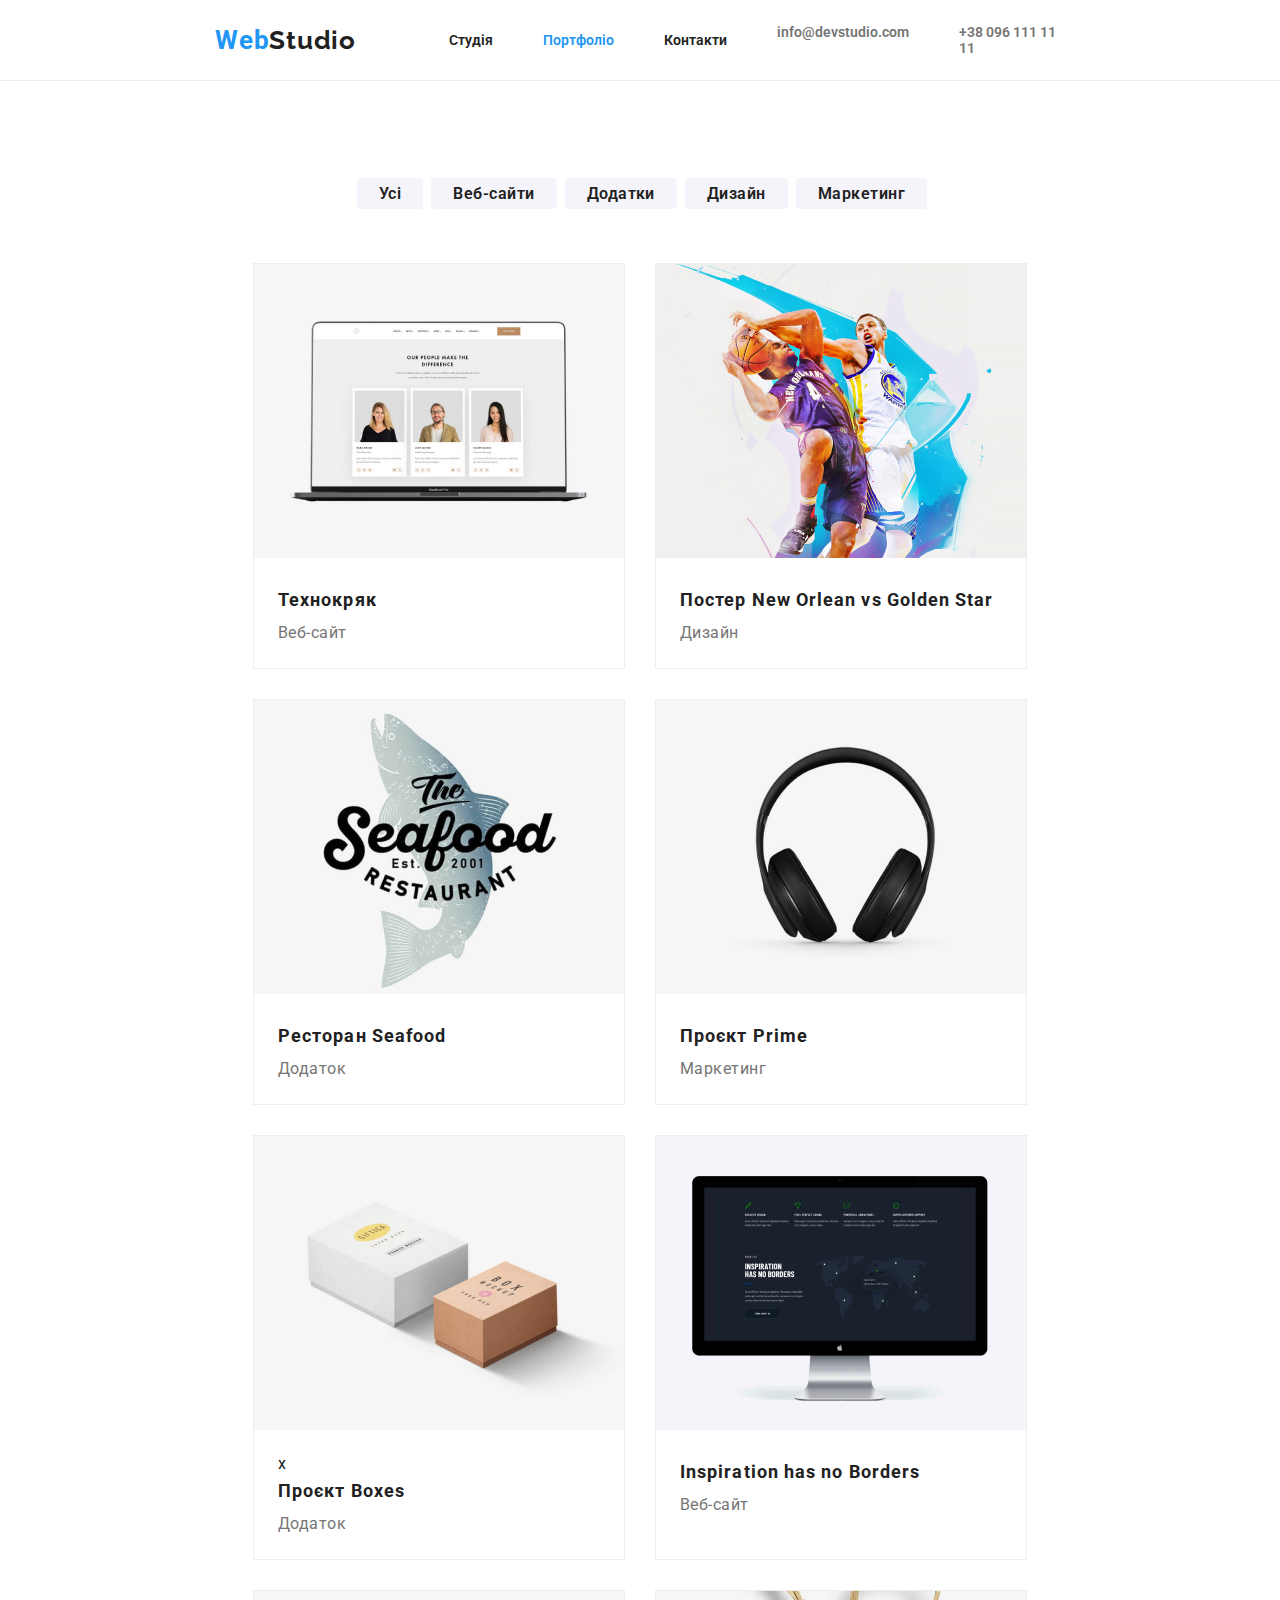
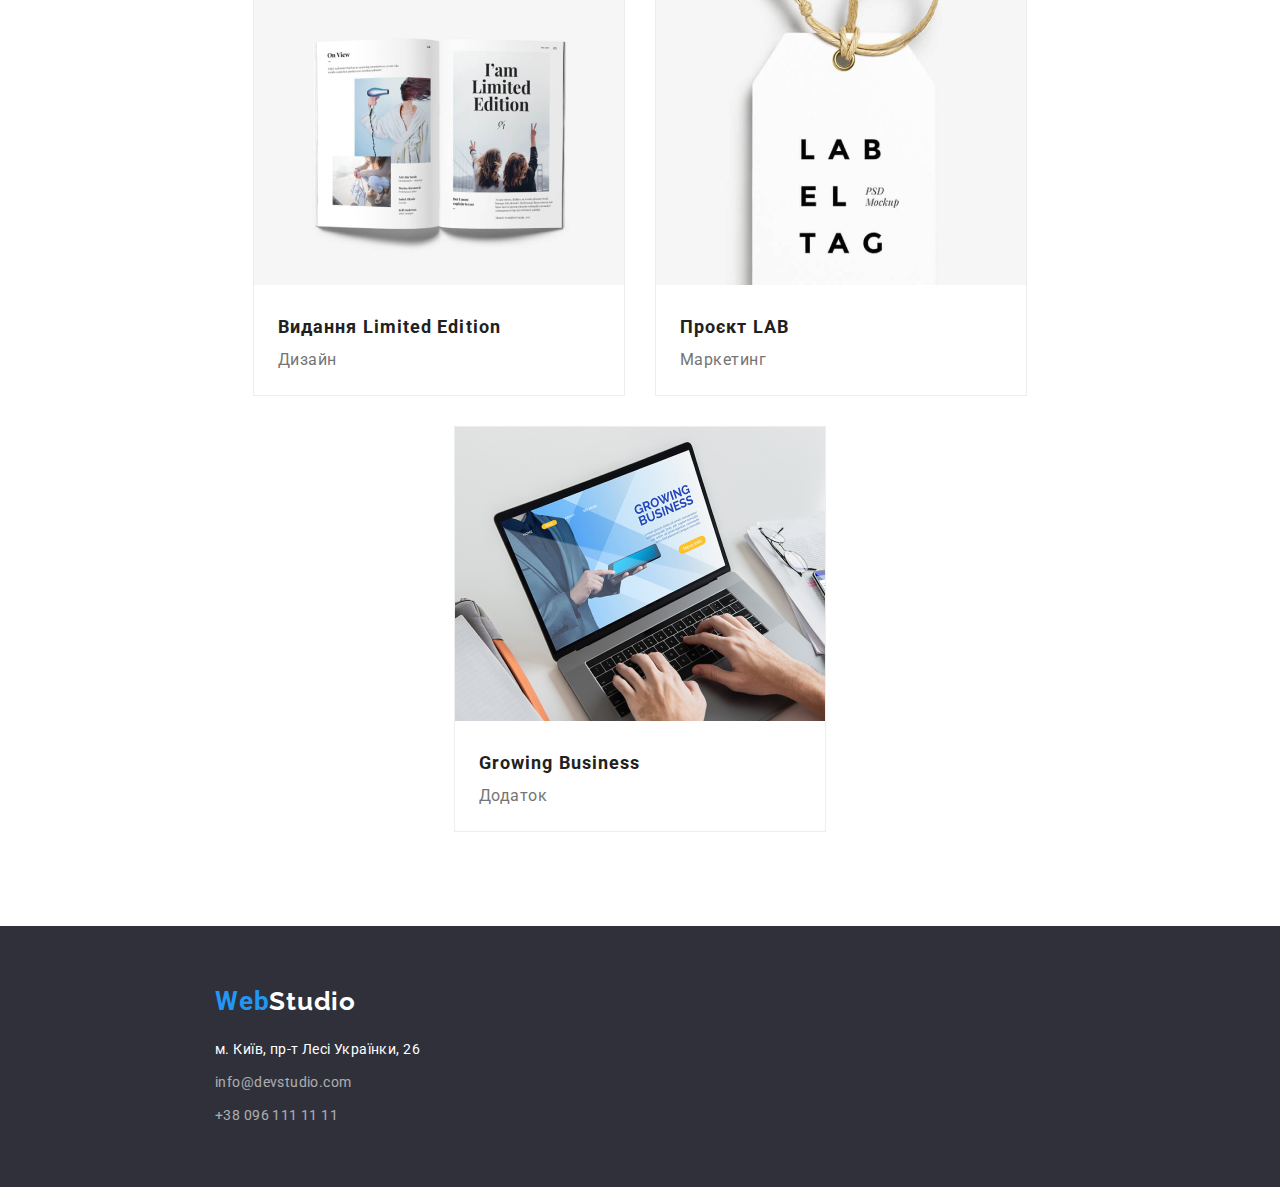
==== portfolio.html @ af5ddb15 "1 commit" ====
<!DOCTYPE html>
<html lang="en">
<head>
    <meta charset="UTF-8">
    <meta name="viewport" content="width=device-width, initial-scale=1.0">
    <title>PortFolio</title>
    <link href="https://fonts.googleapis.com/css2?family=Roboto:wght@400;700&display=swap"  rel="stylesheet">
    <link href="https://fonts.googleapis.com/css2?family=Raleway:wght@400;700&display=swap" rel="stylesheet">
    <link rel="stylesheet" href="css/reset.css">
    <link rel="stylesheet" href="css/normalize.css">
    <link rel="stylesheet" href="css/styles.css">
    <link rel="stylesheet" href="css/portfolio.css">
</head>
<body>
    <header>
        <section>
            <div class="container">
                <nav>
                    <a href="/index.html" class="main-title"><span>Web</span>Studio</a>
                    <ul>
                        <li><a href="/index.html">Студія</a></li>
                        <li><a href="/portfolio.html" style="color: #2196F3;">Портфоліо</a></li>
                        <li><a href="/index.html#our-team">Контакти</a></li>
                    </ul>
                </nav>
                <ul>
                    <li><a href="mailto:info@devstudio.com">info@devstudio.com</a></li>
                    <li>+38 096 111 11 11</li>
                </ul>
            </div>
        </section>
    </header>
    <main>
        <article class="radio">
            <div class="container">
                <input type="radio" checked name="categories" class="tab">
                <label for="">Усі</label>
                <input type="radio" name="categories" class="tab">
                <label for="">Веб-сайти</label>
                <input type="radio" name="categories" class="tab">
                <label for="">Додатки</label>
                <input type="radio" name="categories" class="tab">
                <label for="">Дизайн</label>
                <input type="radio" name="categories" class="tab">
                <label for="">Маркетинг</label>
            </div>
        </article>
        <article class="projects">
            <div class="container">
                <ul>
                    <li>
                        <img src="image/laptop.png" alt="">
                        <div>
                            <h6>Технокряк</h6>
                            <p>Веб-сайт</p>
                        </div>
                    </li>
                    <li>
                        <img src="image/basketball.png" alt="basketball">
                        <div>
                            <h6>Постер New Orlean vs Golden Star</h6>
                            <p>Дизайн</p>
                        </div>
                    </li>
                    <li>
                        <img src="image/restaurant.png" alt="">
                        <div>
                            <h6>Ресторан Seafood</h6>
                            <p>Додаток</p>
                        </div>
                    </li>
                    <li>
                        <img src="image/headphones.png" alt="">
                        <div>
                            <h6>Проєкт Prime</h6>
                            <p>Маркетинг</p>
                        </div>
                    </li>
                    <li>
                        <img src="image/boxes.png" alt="">
                        <div>x
                            <h6>Проєкт Boxes</h6>
                            <p>Додаток</p>
                        </div>
                    </li>
                    <li>
                        <img src="image/mac.png" alt="">
                        <div>
                            <h6>Inspiration has no Borders</h6>
                            <p>Веб-сайт</p>
                        </div>
                    </li>
                    <li>
                        <img src="image/book.png" alt="book">
                        <div>
                            <h6>Видання Limited Edition</h6>
                            <p>Дизайн</p>
                        </div>
                    </li>
                    <li>
                        <img src="image/tag.png" alt="">
                        <div>
                            <h6>Проєкт LAB</h6>
                            <p>Маркетинг</p>
                        </div>
                    </li>
                    <li>
                        <img src="image/notebook.png" alt="">
                        <div>
                            <h6>Growing Business</h6>
                            <p>Додаток</p>
                        </div>
                    </li>
                </ul>
            </div>
        </article>
    </main>
    <footer>
        <section>
            <div class="container">
                <a href="/index.html" class="main-title"><span>Web</span>Studio</a>
                <div>
                    <ul>
                        <li><a href="https://www.google.com.ua/maps/place/GoITeens/@50.4270576,30.5377054,21z/data=!4m6!3m5!1s0x40d4cf11a1516e25:0xcb31e5389cead445!8m2!3d50.4270472!4d30.5377493!16s%2Fg%2F11kprqb_30?hl=ru&amp;entry=ttu&amp;g_ep=EgoyMDI0MTAxNi4wIKXMDSoASAFQAw%3D%3D" target="_blank">м. Київ, пр-т Лесі Українки, 26</a></li>
                        <li><a href="mailto:info@devstudio.com">info@devstudio.com</a></li>
                        <li>+38 096 111 11 11</li>
                    </ul>
                </div>
            </div>
        </section>
    </footer>
</body>
</html>
---- css/styles.css ----
.main-title
{
    font-family: 'Raleway';
    font-size: 26px;
    font-weight: 700;
    line-height: 30.52px;
    letter-spacing: 0.03em;
}

.main-title span
{
    color: #2196F3;
}

/* header */

header
{
    border-bottom: 1px solid #ECECEC;
}

header a:nth-of-type(n+2)
{
    font-size: 14px;
    font-weight: 500;
    line-height: 16.41px;
    letter-spacing: 0.02em;
}

header nav li a, header ul li
{
    font-size: 14px;
    font-weight: 600;
}

header li a:hover
{
    color: #2196F3;
}

header .container
{
    display: flex;
    align-items: center;
    height: 80px;
    justify-content: space-between;
}

header ul
{
    display: flex;
}

header nav
{
    display: flex;
    align-items: center;
}

header .container > ul li
{
    margin-left: 50px;
    color: #757575;
}

header nav ul
{
    margin-left: 93px;
    gap: 50px;
}

/* footer */

footer
{
    background-color: #2F303A;
}

footer .main-title
{
    color: #FFFFFF;
}

footer li
{
    font-size: 14px;
    font-weight: 400;
    line-height: 24px;
    letter-spacing: 0.03em;
    color: #FFFFFF;
}

footer li:nth-last-of-type(-n+2)
{
    opacity: 60%;
}

footer .container
{
    padding: 60px 15px;
}

footer ul
{
    display: flex;
    flex-direction: column;
    gap: 9px;
    padding-top: 20px;
}
---- css/portfolio.css ----
/* main portfolio */

/* article 1 */

main .radio label
{
    font-size: 16px;
    font-weight: 600;
    line-height: 26px;
    letter-spacing: 0.03em;
    text-align: center;
    padding: 6px 22px;
    border-radius: 4px;
    background-color: #F5F4FA;
    cursor: pointer;
}

main .radio
{
    height: 38px;
    display: flex;
    align-items: center;
    justify-content: center;
    gap: 8px;
    margin: 94px 0 50px;
}

/* article 2 */

main .projects h6
{
    font-size: 18px;
    font-weight: 700;
    line-height: 36px;
    letter-spacing: 0.06em;
}

main .projects p
{
    font-size: 16px;
    font-weight: 400;
    line-height: 30px;
    letter-spacing: 0.03em;
    color: #757575;
}

main .projects li div
{
    gap: 6px;
    padding: 20px 24px;
}

main .projects ul
{
    display: flex;
    flex-wrap: wrap;
    justify-content: center;
    gap: 30px;
    margin-bottom: 94px;
}

main .projects li
{
    border: 1px solid #EEEEEE;
}
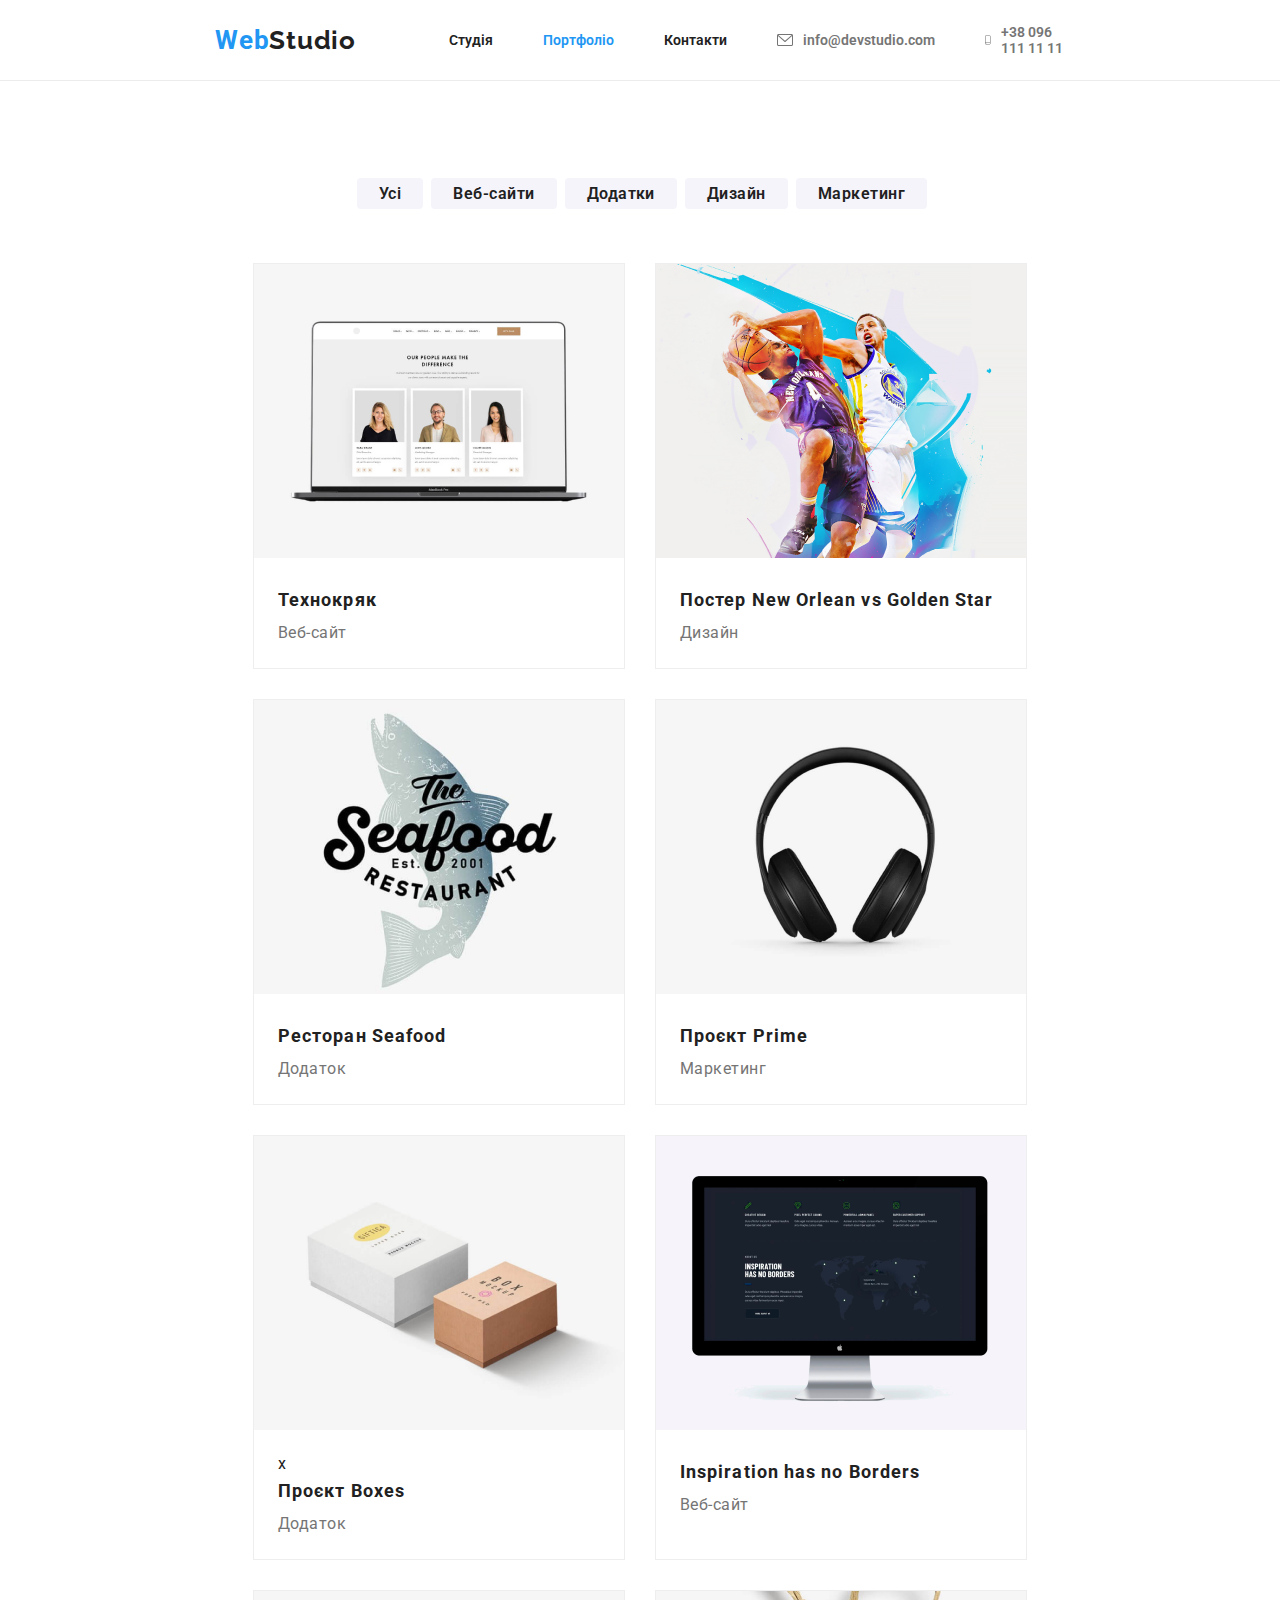
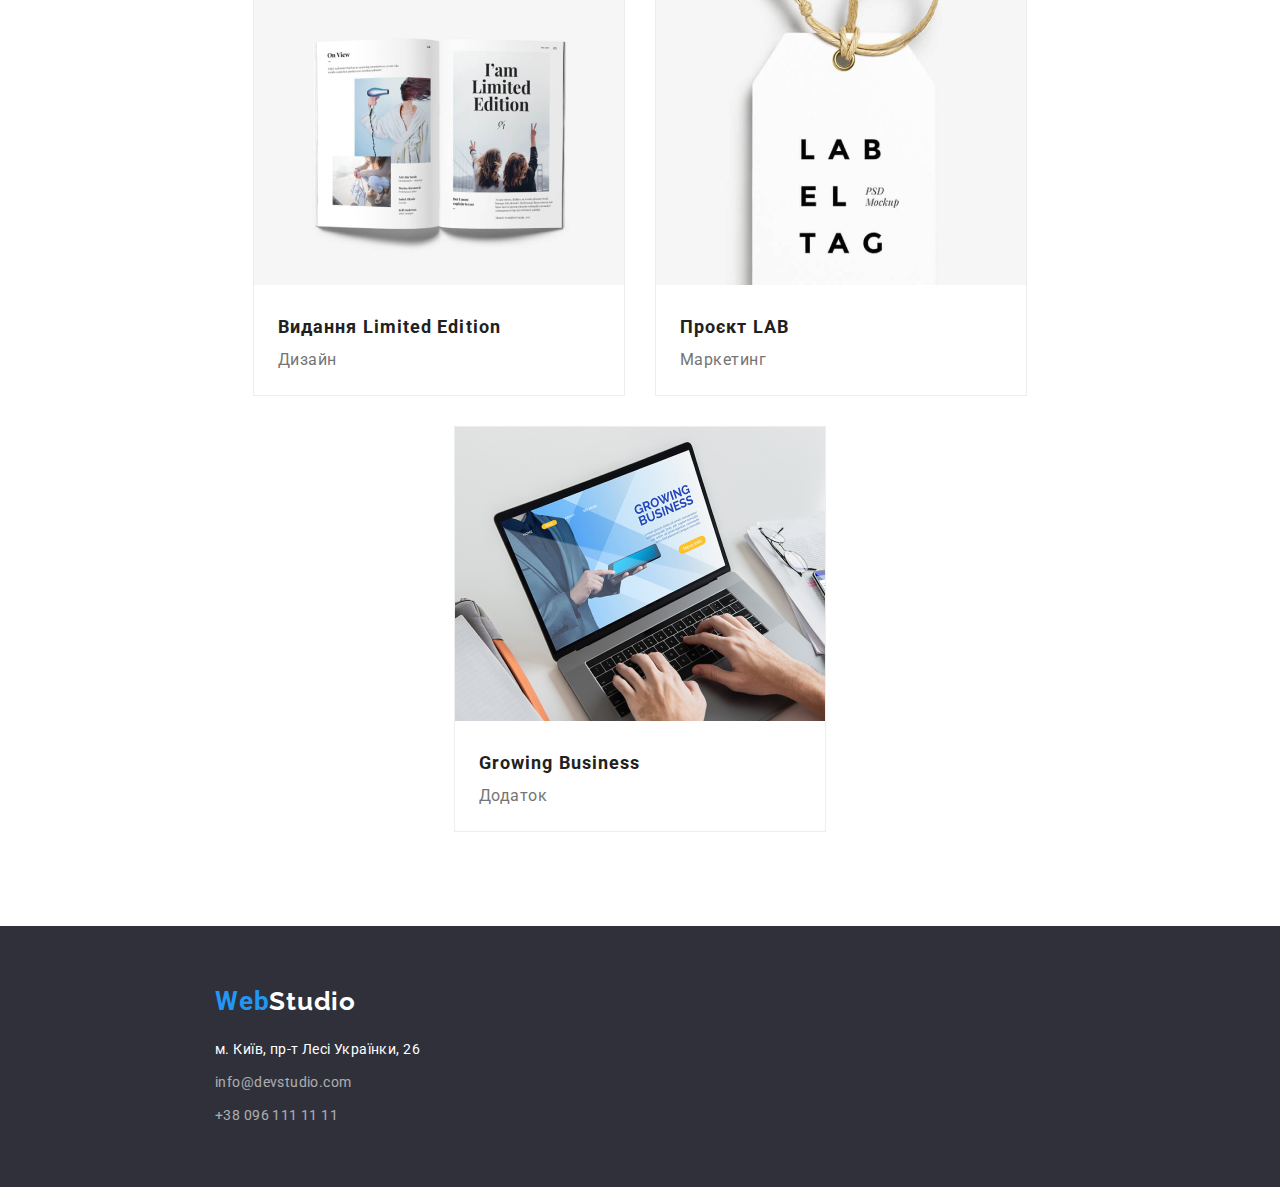
==== commit 901c5ed6: "3 commit" ====
--- a/portfolio.html
+++ b/portfolio.html
@@ -20,12 +20,22 @@
                     <ul>
                         <li><a href="/index.html">Студія</a></li>
                         <li><a href="/portfolio.html" style="color: #2196F3;">Портфоліо</a></li>
-                        <li><a href="/index.html#our-team">Контакти</a></li>
+                        <li><a href="#our-team">Контакти</a></li>
                     </ul>
                 </nav>
                 <ul>
-                    <li><a href="mailto:info@devstudio.com">info@devstudio.com</a></li>
-                    <li>+38 096 111 11 11</li>
+                    <li>
+                        <svg width="16" height="12" viewBox="0 0 16 12" fill="none" xmlns="http://www.w3.org/2000/svg">
+                            <path d="M14.5 0H1.50001C0.672854 0 0 0.672853 0 1.50001V10.5C0 11.3271 0.672854 12 1.50001 12H14.5C15.3271 12 16 11.3271 16 10.5V1.50001C16 0.672853 15.3271 0 14.5 0ZM14.5 0.999994C14.5679 0.999994 14.6325 1.01409 14.6916 1.0387L8 6.83838L1.30833 1.0387C1.36742 1.01412 1.43204 0.999994 1.49998 0.999994H14.5ZM14.5 11H1.50001C1.22414 11 0.999996 10.7759 0.999996 10.5V2.09521L7.67236 7.87792C7.76661 7.95944 7.8833 7.99999 8 7.99999C8.1167 7.99999 8.23339 7.95948 8.32764 7.87792L15 2.09521V10.5C15 10.7759 14.7759 11 14.5 11Z" fill="#757575"/>
+                        </svg> 
+                        <a href="mailto:info@devstudio.com">info@devstudio.com</a></li>
+                    <li>
+                        <svg width="10" height="16" viewBox="0 0 10 16" fill="none" xmlns="http://www.w3.org/2000/svg">
+                            <path d="M8.5 0H1.5C0.672848 0 0 0.672848 0 1.5V14.5C0 15.3272 0.672848 16 1.5 16H8.5C9.32715 16 10 15.3272 10 14.5V1.5C10 0.672848 9.32715 0 8.5 0ZM1.5 1H8.5C8.77588 1 9 1.22412 9 1.5V12H1V1.5C1 1.22412 1.22412 1 1.5 1ZM8.5 15H1.5C1.22412 15 1 14.7759 1 14.5V13H9V14.5C9 14.7759 8.77588 15 8.5 15Z" fill="#757575"/>
+                            <path d="M2.35355 13.7389C2.54882 13.9213 2.54882 14.2169 2.35355 14.3992C2.15828 14.5816 1.84172 14.5816 1.64645 14.3992C1.45118 14.2169 1.45118 13.9213 1.64645 13.7389C1.84172 13.5566 2.15828 13.5566 2.35355 13.7389Z" fill="#757575"/>
+                        </svg>
+                        +38 096 111 11 11
+                    </li>
                 </ul>
             </div>
         </section>
--- a/css/styles.css
+++ b/css/styles.css
@@ -14,6 +14,25 @@
 }
 
 /* header */
+
+/* поза курсами */
+
+header .container > ul li
+{
+    display: flex;
+    align-items: center;
+}
+
+header svg
+{
+    padding-right: 10px;
+    fill: #757575;
+}
+
+header .container > ul li:hover:first-of-type path
+{
+    fill: #2196F3;
+}
 
 header
 {
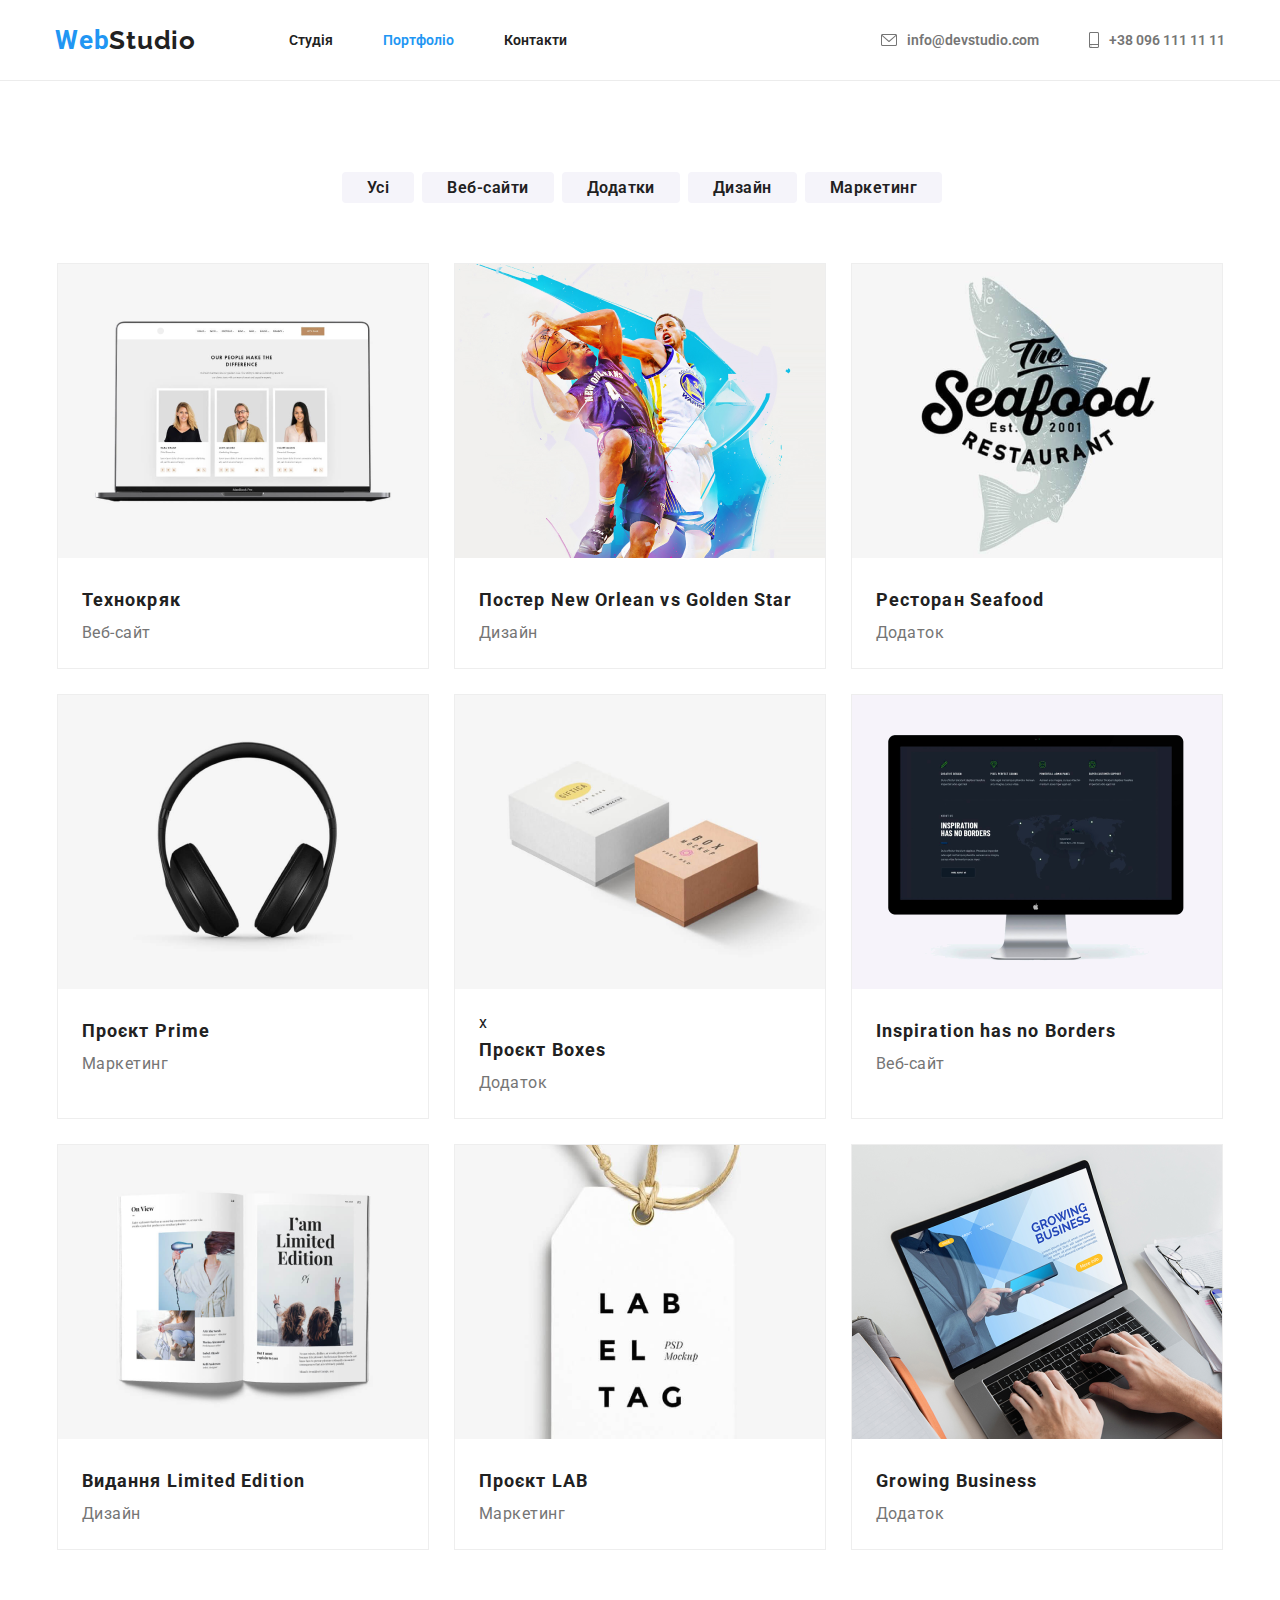
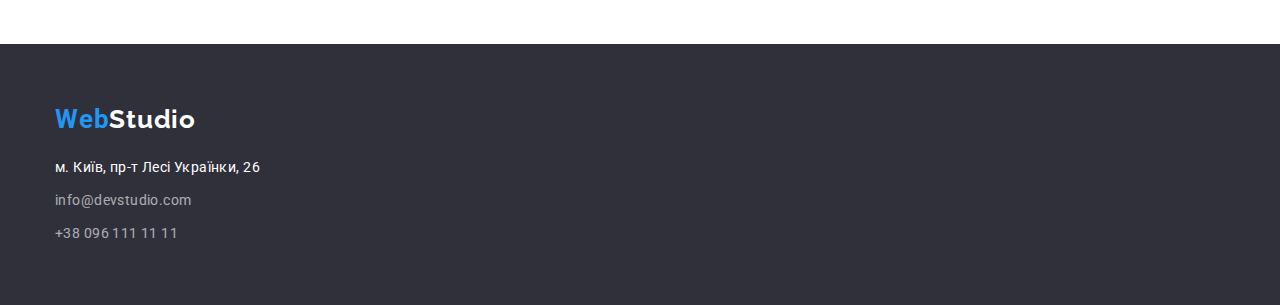
==== commit 3d85f618: "7 commit" ====
--- a/portfolio.html
+++ b/portfolio.html
@@ -6,10 +6,7 @@
     <title>PortFolio</title>
     <link href="https://fonts.googleapis.com/css2?family=Roboto:wght@400;700&display=swap"  rel="stylesheet">
     <link href="https://fonts.googleapis.com/css2?family=Raleway:wght@400;700&display=swap" rel="stylesheet">
-    <link rel="stylesheet" href="css/reset.css">
-    <link rel="stylesheet" href="css/normalize.css">
     <link rel="stylesheet" href="css/styles.css">
-    <link rel="stylesheet" href="css/portfolio.css">
 </head>
 <body>
     <header>
--- a/css/styles.css
+++ b/css/styles.css
@@ -1,129 +1,395 @@
-
-.main-title
-{
-    font-family: 'Raleway';
-    font-size: 26px;
-    font-weight: 700;
-    line-height: 30.52px;
-    letter-spacing: 0.03em;
-}
-
-.main-title span
-{
-    color: #2196F3;
+@charset "UTF-8";
+body {
+  margin: 0px;
+}
+
+* {
+  margin: 0px;
+}
+
+button {
+  border: 0;
+  background-color: initial;
+}
+
+ul {
+  padding: 0;
+  list-style: none;
+}
+
+input {
+  -webkit-appearance: none;
+     -moz-appearance: none;
+          appearance: none;
+}
+
+* {
+  font-family: "Roboto";
+  color: #212121;
+}
+
+.container {
+  padding: 0 15px;
+  max-width: 1170px;
+  margin: 0 auto;
+}
+
+a {
+  text-decoration: none;
+  color: inherit;
+}
+
+/* main index*/
+/* section 1 */
+/* поза курсами */
+main .resolution {
+  background-image: url("../image/background.png");
+  height: initial;
+  background-size: cover;
+}
+
+main .resolution {
+  position: relative;
+}
+
+main .resolution::after {
+  content: "";
+  background-color: #2F303A;
+  opacity: 0.4;
+  position: absolute;
+  top: 0;
+  left: 0;
+  height: 100%;
+  width: 100%;
+}
+
+main .resolution .container {
+  z-index: 1;
+  position: relative;
+}
+
+main .resolution h1 {
+  font-size: 44px;
+  font-weight: 900;
+  line-height: 60px;
+  letter-spacing: 0.06em;
+  color: #FFFFFF;
+  text-align: center;
+  text-transform: uppercase;
+  max-width: 700px;
+  margin-bottom: 30px;
+}
+
+main .resolution button {
+  font-size: 16px;
+  font-weight: 700;
+  line-height: 30px;
+  letter-spacing: 0.06em;
+  color: #FFFFFF;
+  background-color: #2196f3;
+  border-radius: 4px;
+  padding: 10px 32px;
+  text-align: center;
+  cursor: pointer;
+}
+
+main .resolution .container {
+  display: flex;
+  flex-direction: column;
+  justify-content: center;
+  align-items: center;
+  height: 600px;
+}
+
+/* section 2 */
+/* поза курсами */
+main .info .container div {
+  width: 270px;
+  height: 120px;
+  background-color: #F5F4FA;
+  border-radius: 4px;
+  margin-bottom: 30px;
+  align-content: center;
+  text-align: center;
+}
+
+main .info h5 {
+  font-size: 14px;
+  font-weight: 700;
+  line-height: 16.41px;
+  letter-spacing: 0.03em;
+  margin-bottom: 10px;
+  text-transform: uppercase;
+}
+
+main .info p {
+  font-size: 14px;
+  font-weight: 400;
+  line-height: 24px;
+  letter-spacing: 0.03em;
+  color: #757575;
+}
+
+main .info ul {
+  display: flex;
+  justify-content: center;
+  gap: 30px;
+  margin: 94px 0;
+}
+
+main .info li {
+  width: 270px;
+}
+
+/* section 3 */
+/* за межами курсів */
+main .what-we-do .container div {
+  height: 70px;
+  width: 370px;
+  align-content: center;
+  background-color: rgba(47, 48, 58, 0.8);
+  position: absolute;
+  top: 224px;
+}
+
+main .what-we-do h2 {
+  font-size: 36px;
+  font-weight: 700;
+  line-height: 42.19px;
+  letter-spacing: 0.03em;
+  font-size: 36px;
+  font-weight: 700;
+  line-height: 42.19px;
+  letter-spacing: 0.03em;
+  text-align: center;
+  margin-bottom: 50px;
+}
+
+main .what-we-do h4 {
+  font-size: 14px;
+  font-weight: 700;
+  line-height: 16.41px;
+  letter-spacing: 0.03em;
+  text-align: center;
+  text-transform: uppercase;
+  color: #FFFFFF;
+}
+
+main .what-we-do .container {
+  display: flex;
+  flex-direction: column;
+}
+
+main .what-we-do ul {
+  display: flex;
+  justify-content: center;
+  gap: 30px;
+  margin-bottom: 94px;
+  position: relative;
+}
+
+main .what-we-do li {
+  display: flex;
+  flex-direction: column;
+  align-items: center;
+}
+
+/* section 4 */
+main #our-team {
+  background-color: #F5F4FA;
+  height: 648px;
+}
+
+main #our-team h2 {
+  font-size: 36px;
+  font-weight: 700;
+  line-height: 42.19px;
+  letter-spacing: 0.03em;
+  text-align: center;
+  margin-bottom: 50px;
+}
+
+main #our-team h5 {
+  font-size: 16px;
+  font-weight: 600;
+  line-height: 18.75px;
+  letter-spacing: 0.03em;
+  text-align: center;
+  margin: 30px 0 10px;
+}
+
+main #our-team h6 {
+  font-size: 16px;
+  font-weight: 400;
+  line-height: 18.75px;
+  letter-spacing: 0.03em;
+  text-align: center;
+  color: #757575;
+  padding-bottom: 30px;
+}
+
+main #our-team .container {
+  padding: 94px 15px;
+}
+
+main #our-team ul {
+  display: flex;
+  gap: 30px;
+  justify-content: center;
+}
+
+main #our-team li {
+  background-color: #FFFFFF;
+}
+
+/* main portfolio */
+/* article 1 */
+main .radio label {
+  font-size: 16px;
+  font-weight: 600;
+  line-height: 26px;
+  letter-spacing: 0.03em;
+  text-align: center;
+  padding: 6px 22px;
+  border-radius: 4px;
+  background-color: #F5F4FA;
+  cursor: pointer;
+  padding: 6px 25px;
+}
+
+main .radio label:hover {
+  background-color: #2196f3;
+  color: #FFFFFF;
+}
+
+main .radio {
+  height: 38px;
+  display: flex;
+  justify-content: center;
+  gap: 8px;
+  margin: 94px 0 50px;
+}
+
+/* article 2 */
+main .projects h6 {
+  font-size: 18px;
+  font-weight: 700;
+  line-height: 36px;
+  letter-spacing: 0.06em;
+}
+
+main .projects p {
+  font-size: 16px;
+  font-weight: 400;
+  line-height: 30px;
+  letter-spacing: 0.03em;
+  color: #757575;
+}
+
+main .projects li div {
+  gap: 4px;
+  padding: 20px 24px;
+}
+
+main .projects ul {
+  display: flex;
+  flex-wrap: wrap;
+  justify-content: center;
+  flex-basis: calc((100% - 60px) / 3);
+  gap: 25px;
+  margin-bottom: 94px;
+}
+
+main .projects li {
+  border: 1px solid #EEEEEE;
+}
+
+.main-title {
+  font-family: "Raleway";
+  font-size: 26px;
+  font-weight: 700;
+  line-height: 30.52px;
+  letter-spacing: 0.03em;
+}
+.main-title span {
+  color: #2196f3;
 }
 
 /* header */
-
-/* поза курсами */
-
-header .container > ul li
-{
-    display: flex;
-    align-items: center;
-}
-
-header svg
-{
-    padding-right: 10px;
-    fill: #757575;
-}
-
-header .container > ul li:hover:first-of-type path
-{
-    fill: #2196F3;
-}
-
-header
-{
-    border-bottom: 1px solid #ECECEC;
-}
-
-header a:nth-of-type(n+2)
-{
-    font-size: 14px;
-    font-weight: 500;
-    line-height: 16.41px;
-    letter-spacing: 0.02em;
-}
-
-header nav li a, header ul li
-{
-    font-size: 14px;
-    font-weight: 600;
-}
-
-header li a:hover
-{
-    color: #2196F3;
-}
-
-header .container
-{
-    display: flex;
-    align-items: center;
-    height: 80px;
-    justify-content: space-between;
-}
-
-header ul
-{
-    display: flex;
-}
-
-header nav
-{
-    display: flex;
-    align-items: center;
-}
-
-header .container > ul li
-{
-    margin-left: 50px;
-    color: #757575;
-}
-
-header nav ul
-{
-    margin-left: 93px;
-    gap: 50px;
+header {
+  border-bottom: 1px solid #ECECEC;
+}
+header .container {
+  display: flex;
+  align-items: center;
+  height: 80px;
+  justify-content: space-between;
+}
+header ul {
+  display: flex;
+}
+header nav {
+  display: flex;
+  align-items: center;
+}
+header .container > ul li {
+  display: flex;
+  align-items: center;
+  margin-left: 50px;
+  color: #757575;
+}
+header .container > ul li:hover:first-of-type path {
+  color: #2196f3;
+}
+header svg {
+  padding-right: 10px;
+  color: #757575;
+}
+header a:nth-of-type(n+2) {
+  font-size: 14px;
+  font-weight: 500;
+  line-height: 16.41px;
+  letter-spacing: 0.02em;
+  font-size: 14px;
+  font-weight: 500;
+  line-height: 16.41px;
+  letter-spacing: 0.02em;
+}
+header li {
+  font-size: 14px;
+  font-weight: 600;
+}
+header li:hover {
+  color: #2196f3;
+}
+header nav ul {
+  margin-left: 93px;
+  gap: 50px;
 }
 
 /* footer */
-
-footer
-{
-    background-color: #2F303A;
-}
-
-footer .main-title
-{
-    color: #FFFFFF;
-}
-
-footer li
-{
-    font-size: 14px;
-    font-weight: 400;
-    line-height: 24px;
-    letter-spacing: 0.03em;
-    color: #FFFFFF;
-}
-
-footer li:nth-last-of-type(-n+2)
-{
-    opacity: 60%;
-}
-
-footer .container
-{
-    padding: 60px 15px;
-}
-
-footer ul
-{
-    display: flex;
-    flex-direction: column;
-    gap: 9px;
-    padding-top: 20px;
-}+footer {
+  background-color: #2F303A;
+}
+footer .container {
+  padding: 60px 15px;
+}
+footer .main-title {
+  color: #FFFFFF;
+}
+footer li {
+  font-size: 14px;
+  font-weight: 400;
+  line-height: 24px;
+  letter-spacing: 0.03em;
+  color: #FFFFFF;
+}
+footer li:nth-last-of-type(-n+2) {
+  opacity: 60%;
+}
+footer ul {
+  display: flex;
+  flex-direction: column;
+  gap: 9px;
+  padding-top: 20px;
+}/*# sourceMappingURL=styles.css.map */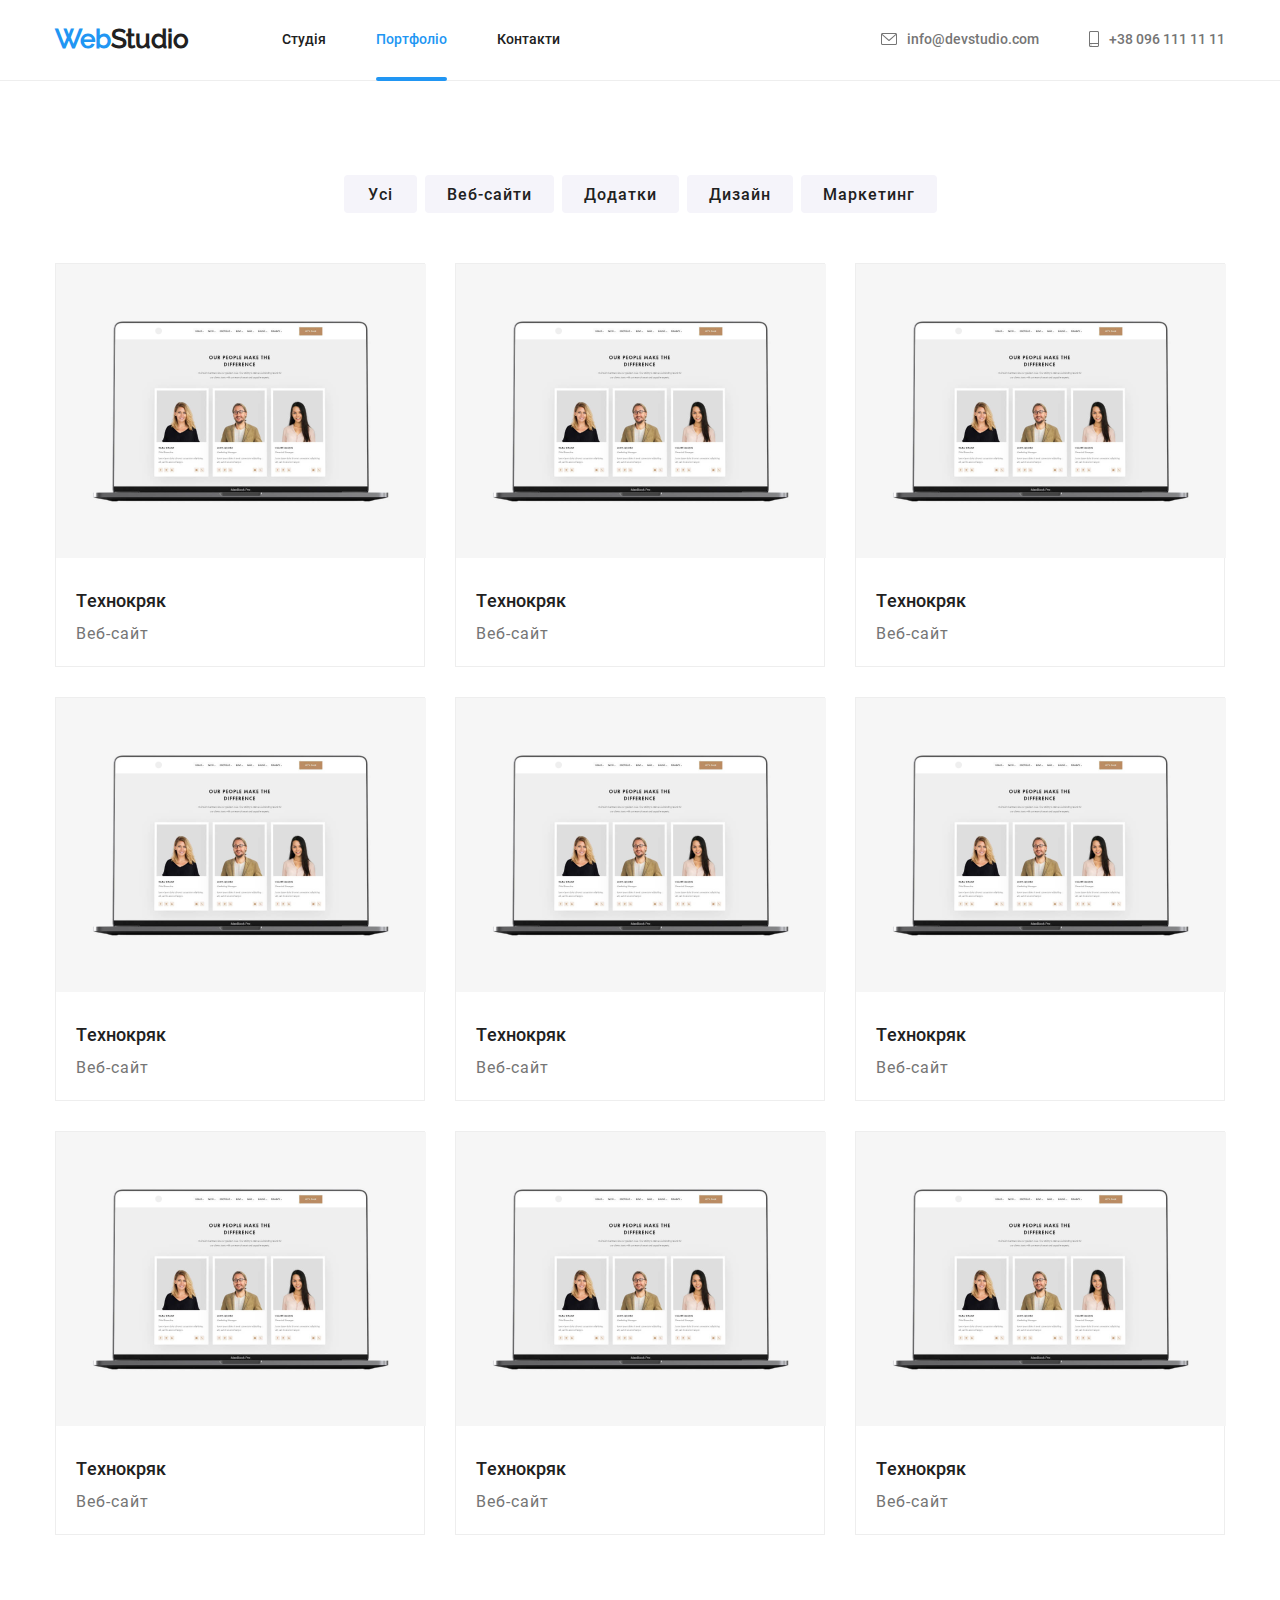
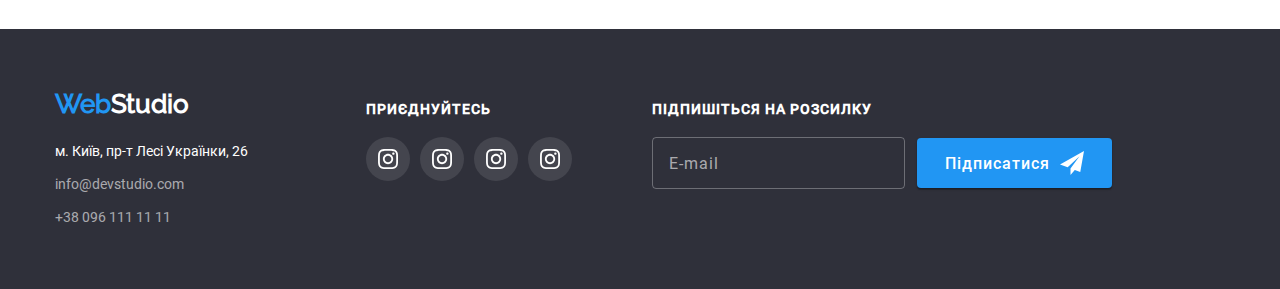
==== commit b935d73f: "8 commit" ====
--- a/portfolio.html
+++ b/portfolio.html
@@ -4,137 +4,220 @@
     <meta charset="UTF-8">
     <meta name="viewport" content="width=device-width, initial-scale=1.0">
     <title>PortFolio</title>
-    <link href="https://fonts.googleapis.com/css2?family=Roboto:wght@400;700&display=swap"  rel="stylesheet">
-    <link href="https://fonts.googleapis.com/css2?family=Raleway:wght@400;700&display=swap" rel="stylesheet">
     <link rel="stylesheet" href="css/styles.css">
 </head>
 <body>
-    <header>
-        <section>
-            <div class="container">
-                <nav>
-                    <a href="/index.html" class="main-title"><span>Web</span>Studio</a>
-                    <ul>
-                        <li><a href="/index.html">Студія</a></li>
-                        <li><a href="/portfolio.html" style="color: #2196F3;">Портфоліо</a></li>
-                        <li><a href="#our-team">Контакти</a></li>
-                    </ul>
-                </nav>
-                <ul>
-                    <li>
-                        <svg width="16" height="12" viewBox="0 0 16 12" fill="none" xmlns="http://www.w3.org/2000/svg">
-                            <path d="M14.5 0H1.50001C0.672854 0 0 0.672853 0 1.50001V10.5C0 11.3271 0.672854 12 1.50001 12H14.5C15.3271 12 16 11.3271 16 10.5V1.50001C16 0.672853 15.3271 0 14.5 0ZM14.5 0.999994C14.5679 0.999994 14.6325 1.01409 14.6916 1.0387L8 6.83838L1.30833 1.0387C1.36742 1.01412 1.43204 0.999994 1.49998 0.999994H14.5ZM14.5 11H1.50001C1.22414 11 0.999996 10.7759 0.999996 10.5V2.09521L7.67236 7.87792C7.76661 7.95944 7.8833 7.99999 8 7.99999C8.1167 7.99999 8.23339 7.95948 8.32764 7.87792L15 2.09521V10.5C15 10.7759 14.7759 11 14.5 11Z" fill="#757575"/>
-                        </svg> 
-                        <a href="mailto:info@devstudio.com">info@devstudio.com</a></li>
-                    <li>
-                        <svg width="10" height="16" viewBox="0 0 10 16" fill="none" xmlns="http://www.w3.org/2000/svg">
-                            <path d="M8.5 0H1.5C0.672848 0 0 0.672848 0 1.5V14.5C0 15.3272 0.672848 16 1.5 16H8.5C9.32715 16 10 15.3272 10 14.5V1.5C10 0.672848 9.32715 0 8.5 0ZM1.5 1H8.5C8.77588 1 9 1.22412 9 1.5V12H1V1.5C1 1.22412 1.22412 1 1.5 1ZM8.5 15H1.5C1.22412 15 1 14.7759 1 14.5V13H9V14.5C9 14.7759 8.77588 15 8.5 15Z" fill="#757575"/>
-                            <path d="M2.35355 13.7389C2.54882 13.9213 2.54882 14.2169 2.35355 14.3992C2.15828 14.5816 1.84172 14.5816 1.64645 14.3992C1.45118 14.2169 1.45118 13.9213 1.64645 13.7389C1.84172 13.5566 2.15828 13.5566 2.35355 13.7389Z" fill="#757575"/>
-                        </svg>
-                        +38 096 111 11 11
-                    </li>
-                </ul>
-            </div>
-        </section>
+    <header class="header">
+        <div class="header__inner container">
+            <a class="header__logo logo" href="/index.html"><span>Web</span>Studio</a>
+            <nav class="header__list--navigation hidden-tablet">
+                <li class="header__list-item"><a href="/index.html">Студія</a></li>
+                <li class="header__list-item active"><a href="/portfolio.html">Портфоліо</a></li>
+                <li class="header__list-item"><a href="#our-team">Контакти</a></li>
+            </nav>
+            <ul class="header__list--contacts hidden-tablet">
+                <li class="header__list-item">
+                    <svg class="header__item-svg" width="16" height="12" viewBox="0 0 16 12" fill="none" xmlns="http://www.w3.org/2000/svg">
+                        <path d="M14.5 0H1.50001C0.672854 0 0 0.672853 0 1.50001V10.5C0 11.3271 0.672854 12 1.50001 12H14.5C15.3271 12 16 11.3271 16 10.5V1.50001C16 0.672853 15.3271 0 14.5 0ZM14.5 0.999994C14.5679 0.999994 14.6325 1.01409 14.6916 1.0387L8 6.83838L1.30833 1.0387C1.36742 1.01412 1.43204 0.999994 1.49998 0.999994H14.5ZM14.5 11H1.50001C1.22414 11 0.999996 10.7759 0.999996 10.5V2.09521L7.67236 7.87792C7.76661 7.95944 7.8833 7.99999 8 7.99999C8.1167 7.99999 8.23339 7.95948 8.32764 7.87792L15 2.09521V10.5C15 10.7759 14.7759 11 14.5 11Z" fill="#757575"/>
+                    </svg> 
+                    <a href="mailto:info@devstudio.com">info@devstudio.com</a></li>
+                <li class="header__list-item">
+                    <svg class="header__item-svg" width="10" height="16" viewBox="0 0 10 16" fill="none" xmlns="http://www.w3.org/2000/svg">
+                        <path d="M8.5 0H1.5C0.672848 0 0 0.672848 0 1.5V14.5C0 15.3272 0.672848 16 1.5 16H8.5C9.32715 16 10 15.3272 10 14.5V1.5C10 0.672848 9.32715 0 8.5 0ZM1.5 1H8.5C8.77588 1 9 1.22412 9 1.5V12H1V1.5C1 1.22412 1.22412 1 1.5 1ZM8.5 15H1.5C1.22412 15 1 14.7759 1 14.5V13H9V14.5C9 14.7759 8.77588 15 8.5 15Z" fill="#757575"/>
+                        <path d="M2.35355 13.7389C2.54882 13.9213 2.54882 14.2169 2.35355 14.3992C2.15828 14.5816 1.84172 14.5816 1.64645 14.3992C1.45118 14.2169 1.45118 13.9213 1.64645 13.7389C1.84172 13.5566 2.15828 13.5566 2.35355 13.7389Z" fill="#757575"/>
+                    </svg>
+                    <a href="#">+38 096 111 11 11</a>
+                </li>
+            </ul>
+            <div class="header__burger-button-container visible-tablet">
+                <div class="header__burger-button"></div>
+            </div>
+        </div>
     </header>
     <main>
-        <article class="radio">
-            <div class="container">
-                <input type="radio" checked name="categories" class="tab">
-                <label for="">Усі</label>
-                <input type="radio" name="categories" class="tab">
-                <label for="">Веб-сайти</label>
-                <input type="radio" name="categories" class="tab">
-                <label for="">Додатки</label>
-                <input type="radio" name="categories" class="tab">
-                <label for="">Дизайн</label>
-                <input type="radio" name="categories" class="tab">
-                <label for="">Маркетинг</label>
-            </div>
-        </article>
-        <article class="projects">
-            <div class="container">
-                <ul>
-                    <li>
-                        <img src="image/laptop.png" alt="">
-                        <div>
-                            <h6>Технокряк</h6>
-                            <p>Веб-сайт</p>
-                        </div>
-                    </li>
-                    <li>
-                        <img src="image/basketball.png" alt="basketball">
-                        <div>
-                            <h6>Постер New Orlean vs Golden Star</h6>
-                            <p>Дизайн</p>
-                        </div>
-                    </li>
-                    <li>
-                        <img src="image/restaurant.png" alt="">
-                        <div>
-                            <h6>Ресторан Seafood</h6>
-                            <p>Додаток</p>
-                        </div>
-                    </li>
-                    <li>
-                        <img src="image/headphones.png" alt="">
-                        <div>
-                            <h6>Проєкт Prime</h6>
-                            <p>Маркетинг</p>
-                        </div>
-                    </li>
-                    <li>
-                        <img src="image/boxes.png" alt="">
-                        <div>x
-                            <h6>Проєкт Boxes</h6>
-                            <p>Додаток</p>
-                        </div>
-                    </li>
-                    <li>
-                        <img src="image/mac.png" alt="">
-                        <div>
-                            <h6>Inspiration has no Borders</h6>
-                            <p>Веб-сайт</p>
-                        </div>
-                    </li>
-                    <li>
-                        <img src="image/book.png" alt="book">
-                        <div>
-                            <h6>Видання Limited Edition</h6>
-                            <p>Дизайн</p>
-                        </div>
-                    </li>
-                    <li>
-                        <img src="image/tag.png" alt="">
-                        <div>
-                            <h6>Проєкт LAB</h6>
-                            <p>Маркетинг</p>
-                        </div>
-                    </li>
-                    <li>
-                        <img src="image/notebook.png" alt="">
-                        <div>
-                            <h6>Growing Business</h6>
-                            <p>Додаток</p>
-                        </div>
-                    </li>
-                </ul>
-            </div>
-        </article>
+        <section class="radio">
+            <div class="radio__inner container">
+                <ul class="radio__list">
+                    <li class="radio__list-item"><button class="radio__item-button">Усі</button></li>
+                    <li class="radio__list-item"><button class="radio__item-button">Веб-сайти</button></li>
+                    <li class="radio__list-item"><button class="radio__item-button">Додатки</button></li>
+                    <li class="radio__list-item"><button class="radio__item-button">Дизайн</button></li>
+                    <li class="radio__list-item"><button class="radio__item-button">Маркетинг</button></li>
+                </ul>
+            </div>
+        </section>
+        <section class="projects">
+            <div class="projects__inner container">
+                <ul class="projects__list">
+                    <li class="projects__list-item">
+                        <div class="projects__item-image-container">
+                            <img class="projects__item-image" src="image/laptop.png" alt="">
+                        </div>
+                        <div class="projects__item-text-container">
+                            <h5 class="projects__item-title">Технокряк</h5>
+                            <h6 class="projects__item-subtitle">Веб-сайт</h6>
+                        </div>
+                    </li>
+                    <li class="projects__list-item">
+                        <div class="projects__item-image-container">
+                            <img class="projects__item-image" src="image/laptop.png" alt="">
+                        </div>
+                        <div class="projects__item-text-container">
+                            <h5 class="projects__item-title">Технокряк</h5>
+                            <h6 class="projects__item-subtitle">Веб-сайт</h6>
+                        </div>
+                    </li>
+                    <li class="projects__list-item">
+                        <div class="projects__item-image-container">
+                            <img class="projects__item-image" src="image/laptop.png" alt="">
+                        </div>
+                        <div class="projects__item-text-container">
+                            <h5 class="projects__item-title">Технокряк</h5>
+                            <h6 class="projects__item-subtitle">Веб-сайт</h6>
+                        </div>
+                    </li>
+                    <li class="projects__list-item">
+                        <div class="projects__item-image-container">
+                            <img class="projects__item-image" src="image/laptop.png" alt="">
+                        </div>
+                        <div class="projects__item-text-container">
+                            <h5 class="projects__item-title">Технокряк</h5>
+                            <h6 class="projects__item-subtitle">Веб-сайт</h6>
+                        </div>
+                    </li>
+                    <li class="projects__list-item">
+                        <div class="projects__item-image-container">
+                            <img class="projects__item-image" src="image/laptop.png" alt="">
+                        </div>
+                        <div class="projects__item-text-container">
+                            <h5 class="projects__item-title">Технокряк</h5>
+                            <h6 class="projects__item-subtitle">Веб-сайт</h6>
+                        </div>
+                    </li>
+                    <li class="projects__list-item">
+                        <div class="projects__item-image-container">
+                            <img class="projects__item-image" src="image/laptop.png" alt="">
+                        </div>
+                        <div class="projects__item-text-container">
+                            <h5 class="projects__item-title">Технокряк</h5>
+                            <h6 class="projects__item-subtitle">Веб-сайт</h6>
+                        </div>
+                    </li>
+                    <li class="projects__list-item">
+                        <div class="projects__item-image-container">
+                            <img class="projects__item-image" src="image/laptop.png" alt="">
+                        </div>
+                        <div class="projects__item-text-container">
+                            <h5 class="projects__item-title">Технокряк</h5>
+                            <h6 class="projects__item-subtitle">Веб-сайт</h6>
+                        </div>
+                    </li>
+                    <li class="projects__list-item">
+                        <div class="projects__item-image-container">
+                            <img class="projects__item-image" src="image/laptop.png" alt="">
+                        </div>
+                        <div class="projects__item-text-container">
+                            <h5 class="projects__item-title">Технокряк</h5>
+                            <h6 class="projects__item-subtitle">Веб-сайт</h6>
+                        </div>
+                    </li>
+                    <li class="projects__list-item">
+                        <div class="projects__item-image-container">
+                            <img class="projects__item-image" src="image/laptop.png" alt="">
+                        </div>
+                        <div class="projects__item-text-container">
+                            <h5 class="projects__item-title">Технокряк</h5>
+                            <h6 class="projects__item-subtitle">Веб-сайт</h6>
+                        </div>
+                    </li>
+                </ul>
+            </div>
+        </section>
     </main>
-    <footer>
-        <section>
-            <div class="container">
-                <a href="/index.html" class="main-title"><span>Web</span>Studio</a>
-                <div>
-                    <ul>
-                        <li><a href="https://www.google.com.ua/maps/place/GoITeens/@50.4270576,30.5377054,21z/data=!4m6!3m5!1s0x40d4cf11a1516e25:0xcb31e5389cead445!8m2!3d50.4270472!4d30.5377493!16s%2Fg%2F11kprqb_30?hl=ru&amp;entry=ttu&amp;g_ep=EgoyMDI0MTAxNi4wIKXMDSoASAFQAw%3D%3D" target="_blank">м. Київ, пр-т Лесі Українки, 26</a></li>
-                        <li><a href="mailto:info@devstudio.com">info@devstudio.com</a></li>
-                        <li>+38 096 111 11 11</li>
-                    </ul>
+    <footer class="footer">
+        <div class="footer__inner container">
+            <div class="footer__info">
+                <a href="/index.html" class="footer__logo logo"><span>Web</span>Studio</a>
+                <ul class="footer__list">
+                    <li class="footer__list-item"><a href="https://www.google.com.ua/maps/place/GoITeens/@50.4270576,30.5377054,21z/data=!4m6!3m5!1s0x40d4cf11a1516e25:0xcb31e5389cead445!8m2!3d50.4270472!4d30.5377493!16s%2Fg%2F11kprqb_30?hl=ru&amp;entry=ttu&amp;g_ep=EgoyMDI0MTAxNi4wIKXMDSoASAFQAw%3D%3D" target="_blank">м. Київ, пр-т Лесі Українки, 26</a></li>
+                    <li class="footer__list-item"><a href="mailto:info@devstudio.com" target="_blank">info@devstudio.com</a></li>
+                    <li class="footer__list-item"><a href="#">+38 096 111 11 11</a></li>
+                </ul>
+            </div>
+            <div class="footer__socials">
+                <h4 class="footer__title">Приєднуйтесь</h4>
+                <ul class="footer__socials-list">
+                    <li class="footer__socials-list-item">
+                        <svg class="footer__socials-item-svg" width="20" height="20" viewBox="0 0 20 20" fill="none" xmlns="http://www.w3.org/2000/svg">
+                            <g clip-path="url(#clip0_60_11233)">
+                            <path d="M19.9804 5.88005C19.9336 4.81738 19.7617 4.0868 19.5156 3.45374C19.2616 2.78176 18.8709 2.18014 18.359 1.68002C17.8589 1.1721 17.2533 0.777435 16.5891 0.527447C15.9524 0.281274 15.2256 0.109427 14.163 0.0625732C13.0924 0.0117516 12.7525 0 10.0371 0C7.32173 0 6.98185 0.0117516 5.91521 0.0586052C4.85253 0.105459 4.12195 0.277459 3.48904 0.523479C2.81692 0.777435 2.2153 1.16814 1.71517 1.68002C1.20726 2.18014 0.812743 2.78573 0.562603 3.44992C0.31643 4.0868 0.144583 4.81341 0.0977294 5.87609C0.0469078 6.9467 0.0351562 7.28658 0.0351562 10.002C0.0351562 12.7173 0.0469078 13.0572 0.0937614 14.1239C0.140615 15.1865 0.312615 15.9171 0.558787 16.5502C0.812743 17.2221 1.20726 17.8238 1.71517 18.3239C2.2153 18.8318 2.82088 19.2265 3.48508 19.4765C4.12195 19.7226 4.84856 19.8945 5.91139 19.9413C6.97788 19.9883 7.31791 19.9999 10.0333 19.9999C12.7487 19.9999 13.0885 19.9883 14.1552 19.9413C15.2179 19.8945 15.9484 19.7226 16.5813 19.4765C17.9254 18.9568 18.9881 17.8941 19.5078 16.5502C19.7538 15.9133 19.9258 15.1865 19.9727 14.1239C20.0195 13.0572 20.0313 12.7173 20.0313 10.002C20.0313 7.28658 20.0273 6.9467 19.9804 5.88005ZM18.1794 14.0457C18.1364 15.0225 17.9723 15.5499 17.8356 15.9015C17.4995 16.7728 16.808 17.4643 15.9367 17.8004C15.5851 17.9372 15.0538 18.1012 14.0809 18.1441C13.026 18.1911 12.7096 18.2027 10.0411 18.2027C7.37255 18.2027 7.05221 18.1911 6.00113 18.1441C5.02438 18.1012 4.49693 17.9372 4.1453 17.8004C3.71171 17.6402 3.31704 17.3862 2.9967 17.0541C2.6646 16.7298 2.41065 16.3391 2.2504 15.9055C2.11365 15.5539 1.94959 15.0225 1.90671 14.0497C1.8597 12.9948 1.8481 12.6783 1.8481 10.0097C1.8481 7.34122 1.8597 7.02087 1.90671 5.96995C1.94959 4.99319 2.11365 4.46575 2.2504 4.11412C2.41065 3.68038 2.6646 3.28586 3.00067 2.96536C3.32483 2.63327 3.71553 2.37931 4.14927 2.21921C4.5009 2.08247 5.03231 1.9184 6.0051 1.87537C7.05999 1.82851 7.37652 1.81676 10.0449 1.81676C12.7174 1.81676 13.0337 1.82851 14.0848 1.87537C15.0616 1.9184 15.589 2.08247 15.9407 2.21921C16.3742 2.37931 16.7689 2.63327 17.0893 2.96536C17.4213 3.28967 17.6753 3.68038 17.8356 4.11412C17.9723 4.46575 18.1364 4.99701 18.1794 5.96995C18.2263 7.02484 18.238 7.34122 18.238 10.0097C18.238 12.6783 18.2263 12.9908 18.1794 14.0457Z" fill="white"/>
+                            <path d="M10.0371 4.8642C7.20074 4.8642 4.89941 7.16537 4.89941 10.0019C4.89941 12.8385 7.20074 15.1396 10.0371 15.1396C12.8737 15.1396 15.1749 12.8385 15.1749 10.0019C15.1749 7.16537 12.8737 4.8642 10.0371 4.8642ZM10.0371 13.3346C8.19702 13.3346 6.70442 11.8422 6.70442 10.0019C6.70442 8.16165 8.19702 6.66921 10.0371 6.66921C11.8774 6.66921 13.3698 8.16165 13.3698 10.0019C13.3698 11.8422 11.8774 13.3346 10.0371 13.3346Z" fill="white"/>
+                            <path d="M16.5775 4.6611C16.5775 5.32347 16.0404 5.86053 15.3779 5.86053C14.7155 5.86053 14.1785 5.32347 14.1785 4.6611C14.1785 3.99859 14.7155 3.46168 15.3779 3.46168C16.0404 3.46168 16.5775 3.99859 16.5775 4.6611Z" fill="white"/>
+                            </g>
+                            <defs>
+                            <clipPath id="clip0_60_11233">
+                            <rect width="20" height="20" fill="white"/>
+                            </clipPath>
+                            </defs>
+                        </svg>
+                    </li>
+                    <li class="footer__socials-list-item">
+                        <svg class="footer__socials-item-svg" width="20" height="20" viewBox="0 0 20 20" fill="none" xmlns="http://www.w3.org/2000/svg">
+                            <g clip-path="url(#clip0_60_11233)">
+                            <path d="M19.9804 5.88005C19.9336 4.81738 19.7617 4.0868 19.5156 3.45374C19.2616 2.78176 18.8709 2.18014 18.359 1.68002C17.8589 1.1721 17.2533 0.777435 16.5891 0.527447C15.9524 0.281274 15.2256 0.109427 14.163 0.0625732C13.0924 0.0117516 12.7525 0 10.0371 0C7.32173 0 6.98185 0.0117516 5.91521 0.0586052C4.85253 0.105459 4.12195 0.277459 3.48904 0.523479C2.81692 0.777435 2.2153 1.16814 1.71517 1.68002C1.20726 2.18014 0.812743 2.78573 0.562603 3.44992C0.31643 4.0868 0.144583 4.81341 0.0977294 5.87609C0.0469078 6.9467 0.0351562 7.28658 0.0351562 10.002C0.0351562 12.7173 0.0469078 13.0572 0.0937614 14.1239C0.140615 15.1865 0.312615 15.9171 0.558787 16.5502C0.812743 17.2221 1.20726 17.8238 1.71517 18.3239C2.2153 18.8318 2.82088 19.2265 3.48508 19.4765C4.12195 19.7226 4.84856 19.8945 5.91139 19.9413C6.97788 19.9883 7.31791 19.9999 10.0333 19.9999C12.7487 19.9999 13.0885 19.9883 14.1552 19.9413C15.2179 19.8945 15.9484 19.7226 16.5813 19.4765C17.9254 18.9568 18.9881 17.8941 19.5078 16.5502C19.7538 15.9133 19.9258 15.1865 19.9727 14.1239C20.0195 13.0572 20.0313 12.7173 20.0313 10.002C20.0313 7.28658 20.0273 6.9467 19.9804 5.88005ZM18.1794 14.0457C18.1364 15.0225 17.9723 15.5499 17.8356 15.9015C17.4995 16.7728 16.808 17.4643 15.9367 17.8004C15.5851 17.9372 15.0538 18.1012 14.0809 18.1441C13.026 18.1911 12.7096 18.2027 10.0411 18.2027C7.37255 18.2027 7.05221 18.1911 6.00113 18.1441C5.02438 18.1012 4.49693 17.9372 4.1453 17.8004C3.71171 17.6402 3.31704 17.3862 2.9967 17.0541C2.6646 16.7298 2.41065 16.3391 2.2504 15.9055C2.11365 15.5539 1.94959 15.0225 1.90671 14.0497C1.8597 12.9948 1.8481 12.6783 1.8481 10.0097C1.8481 7.34122 1.8597 7.02087 1.90671 5.96995C1.94959 4.99319 2.11365 4.46575 2.2504 4.11412C2.41065 3.68038 2.6646 3.28586 3.00067 2.96536C3.32483 2.63327 3.71553 2.37931 4.14927 2.21921C4.5009 2.08247 5.03231 1.9184 6.0051 1.87537C7.05999 1.82851 7.37652 1.81676 10.0449 1.81676C12.7174 1.81676 13.0337 1.82851 14.0848 1.87537C15.0616 1.9184 15.589 2.08247 15.9407 2.21921C16.3742 2.37931 16.7689 2.63327 17.0893 2.96536C17.4213 3.28967 17.6753 3.68038 17.8356 4.11412C17.9723 4.46575 18.1364 4.99701 18.1794 5.96995C18.2263 7.02484 18.238 7.34122 18.238 10.0097C18.238 12.6783 18.2263 12.9908 18.1794 14.0457Z" fill="white"/>
+                            <path d="M10.0371 4.8642C7.20074 4.8642 4.89941 7.16537 4.89941 10.0019C4.89941 12.8385 7.20074 15.1396 10.0371 15.1396C12.8737 15.1396 15.1749 12.8385 15.1749 10.0019C15.1749 7.16537 12.8737 4.8642 10.0371 4.8642ZM10.0371 13.3346C8.19702 13.3346 6.70442 11.8422 6.70442 10.0019C6.70442 8.16165 8.19702 6.66921 10.0371 6.66921C11.8774 6.66921 13.3698 8.16165 13.3698 10.0019C13.3698 11.8422 11.8774 13.3346 10.0371 13.3346Z" fill="white"/>
+                            <path d="M16.5775 4.6611C16.5775 5.32347 16.0404 5.86053 15.3779 5.86053C14.7155 5.86053 14.1785 5.32347 14.1785 4.6611C14.1785 3.99859 14.7155 3.46168 15.3779 3.46168C16.0404 3.46168 16.5775 3.99859 16.5775 4.6611Z" fill="white"/>
+                            </g>
+                            <defs>
+                            <clipPath id="clip0_60_11233">
+                            <rect width="20" height="20" fill="white"/>
+                            </clipPath>
+                            </defs>
+                        </svg>
+                    </li>
+                    <li class="footer__socials-list-item">
+                        <svg class="footer__socials-item-svg" width="20" height="20" viewBox="0 0 20 20" fill="none" xmlns="http://www.w3.org/2000/svg">
+                            <g clip-path="url(#clip0_60_11233)">
+                            <path d="M19.9804 5.88005C19.9336 4.81738 19.7617 4.0868 19.5156 3.45374C19.2616 2.78176 18.8709 2.18014 18.359 1.68002C17.8589 1.1721 17.2533 0.777435 16.5891 0.527447C15.9524 0.281274 15.2256 0.109427 14.163 0.0625732C13.0924 0.0117516 12.7525 0 10.0371 0C7.32173 0 6.98185 0.0117516 5.91521 0.0586052C4.85253 0.105459 4.12195 0.277459 3.48904 0.523479C2.81692 0.777435 2.2153 1.16814 1.71517 1.68002C1.20726 2.18014 0.812743 2.78573 0.562603 3.44992C0.31643 4.0868 0.144583 4.81341 0.0977294 5.87609C0.0469078 6.9467 0.0351562 7.28658 0.0351562 10.002C0.0351562 12.7173 0.0469078 13.0572 0.0937614 14.1239C0.140615 15.1865 0.312615 15.9171 0.558787 16.5502C0.812743 17.2221 1.20726 17.8238 1.71517 18.3239C2.2153 18.8318 2.82088 19.2265 3.48508 19.4765C4.12195 19.7226 4.84856 19.8945 5.91139 19.9413C6.97788 19.9883 7.31791 19.9999 10.0333 19.9999C12.7487 19.9999 13.0885 19.9883 14.1552 19.9413C15.2179 19.8945 15.9484 19.7226 16.5813 19.4765C17.9254 18.9568 18.9881 17.8941 19.5078 16.5502C19.7538 15.9133 19.9258 15.1865 19.9727 14.1239C20.0195 13.0572 20.0313 12.7173 20.0313 10.002C20.0313 7.28658 20.0273 6.9467 19.9804 5.88005ZM18.1794 14.0457C18.1364 15.0225 17.9723 15.5499 17.8356 15.9015C17.4995 16.7728 16.808 17.4643 15.9367 17.8004C15.5851 17.9372 15.0538 18.1012 14.0809 18.1441C13.026 18.1911 12.7096 18.2027 10.0411 18.2027C7.37255 18.2027 7.05221 18.1911 6.00113 18.1441C5.02438 18.1012 4.49693 17.9372 4.1453 17.8004C3.71171 17.6402 3.31704 17.3862 2.9967 17.0541C2.6646 16.7298 2.41065 16.3391 2.2504 15.9055C2.11365 15.5539 1.94959 15.0225 1.90671 14.0497C1.8597 12.9948 1.8481 12.6783 1.8481 10.0097C1.8481 7.34122 1.8597 7.02087 1.90671 5.96995C1.94959 4.99319 2.11365 4.46575 2.2504 4.11412C2.41065 3.68038 2.6646 3.28586 3.00067 2.96536C3.32483 2.63327 3.71553 2.37931 4.14927 2.21921C4.5009 2.08247 5.03231 1.9184 6.0051 1.87537C7.05999 1.82851 7.37652 1.81676 10.0449 1.81676C12.7174 1.81676 13.0337 1.82851 14.0848 1.87537C15.0616 1.9184 15.589 2.08247 15.9407 2.21921C16.3742 2.37931 16.7689 2.63327 17.0893 2.96536C17.4213 3.28967 17.6753 3.68038 17.8356 4.11412C17.9723 4.46575 18.1364 4.99701 18.1794 5.96995C18.2263 7.02484 18.238 7.34122 18.238 10.0097C18.238 12.6783 18.2263 12.9908 18.1794 14.0457Z" fill="white"/>
+                            <path d="M10.0371 4.8642C7.20074 4.8642 4.89941 7.16537 4.89941 10.0019C4.89941 12.8385 7.20074 15.1396 10.0371 15.1396C12.8737 15.1396 15.1749 12.8385 15.1749 10.0019C15.1749 7.16537 12.8737 4.8642 10.0371 4.8642ZM10.0371 13.3346C8.19702 13.3346 6.70442 11.8422 6.70442 10.0019C6.70442 8.16165 8.19702 6.66921 10.0371 6.66921C11.8774 6.66921 13.3698 8.16165 13.3698 10.0019C13.3698 11.8422 11.8774 13.3346 10.0371 13.3346Z" fill="white"/>
+                            <path d="M16.5775 4.6611C16.5775 5.32347 16.0404 5.86053 15.3779 5.86053C14.7155 5.86053 14.1785 5.32347 14.1785 4.6611C14.1785 3.99859 14.7155 3.46168 15.3779 3.46168C16.0404 3.46168 16.5775 3.99859 16.5775 4.6611Z" fill="white"/>
+                            </g>
+                            <defs>
+                            <clipPath id="clip0_60_11233">
+                            <rect width="20" height="20" fill="white"/>
+                            </clipPath>
+                            </defs>
+                        </svg>
+                    </li>
+                    <li class="footer__socials-list-item">
+                        <svg class="footer__socials-item-svg" width="20" height="20" viewBox="0 0 20 20" fill="none" xmlns="http://www.w3.org/2000/svg">
+                            <g clip-path="url(#clip0_60_11233)">
+                            <path d="M19.9804 5.88005C19.9336 4.81738 19.7617 4.0868 19.5156 3.45374C19.2616 2.78176 18.8709 2.18014 18.359 1.68002C17.8589 1.1721 17.2533 0.777435 16.5891 0.527447C15.9524 0.281274 15.2256 0.109427 14.163 0.0625732C13.0924 0.0117516 12.7525 0 10.0371 0C7.32173 0 6.98185 0.0117516 5.91521 0.0586052C4.85253 0.105459 4.12195 0.277459 3.48904 0.523479C2.81692 0.777435 2.2153 1.16814 1.71517 1.68002C1.20726 2.18014 0.812743 2.78573 0.562603 3.44992C0.31643 4.0868 0.144583 4.81341 0.0977294 5.87609C0.0469078 6.9467 0.0351562 7.28658 0.0351562 10.002C0.0351562 12.7173 0.0469078 13.0572 0.0937614 14.1239C0.140615 15.1865 0.312615 15.9171 0.558787 16.5502C0.812743 17.2221 1.20726 17.8238 1.71517 18.3239C2.2153 18.8318 2.82088 19.2265 3.48508 19.4765C4.12195 19.7226 4.84856 19.8945 5.91139 19.9413C6.97788 19.9883 7.31791 19.9999 10.0333 19.9999C12.7487 19.9999 13.0885 19.9883 14.1552 19.9413C15.2179 19.8945 15.9484 19.7226 16.5813 19.4765C17.9254 18.9568 18.9881 17.8941 19.5078 16.5502C19.7538 15.9133 19.9258 15.1865 19.9727 14.1239C20.0195 13.0572 20.0313 12.7173 20.0313 10.002C20.0313 7.28658 20.0273 6.9467 19.9804 5.88005ZM18.1794 14.0457C18.1364 15.0225 17.9723 15.5499 17.8356 15.9015C17.4995 16.7728 16.808 17.4643 15.9367 17.8004C15.5851 17.9372 15.0538 18.1012 14.0809 18.1441C13.026 18.1911 12.7096 18.2027 10.0411 18.2027C7.37255 18.2027 7.05221 18.1911 6.00113 18.1441C5.02438 18.1012 4.49693 17.9372 4.1453 17.8004C3.71171 17.6402 3.31704 17.3862 2.9967 17.0541C2.6646 16.7298 2.41065 16.3391 2.2504 15.9055C2.11365 15.5539 1.94959 15.0225 1.90671 14.0497C1.8597 12.9948 1.8481 12.6783 1.8481 10.0097C1.8481 7.34122 1.8597 7.02087 1.90671 5.96995C1.94959 4.99319 2.11365 4.46575 2.2504 4.11412C2.41065 3.68038 2.6646 3.28586 3.00067 2.96536C3.32483 2.63327 3.71553 2.37931 4.14927 2.21921C4.5009 2.08247 5.03231 1.9184 6.0051 1.87537C7.05999 1.82851 7.37652 1.81676 10.0449 1.81676C12.7174 1.81676 13.0337 1.82851 14.0848 1.87537C15.0616 1.9184 15.589 2.08247 15.9407 2.21921C16.3742 2.37931 16.7689 2.63327 17.0893 2.96536C17.4213 3.28967 17.6753 3.68038 17.8356 4.11412C17.9723 4.46575 18.1364 4.99701 18.1794 5.96995C18.2263 7.02484 18.238 7.34122 18.238 10.0097C18.238 12.6783 18.2263 12.9908 18.1794 14.0457Z" fill="white"/>
+                            <path d="M10.0371 4.8642C7.20074 4.8642 4.89941 7.16537 4.89941 10.0019C4.89941 12.8385 7.20074 15.1396 10.0371 15.1396C12.8737 15.1396 15.1749 12.8385 15.1749 10.0019C15.1749 7.16537 12.8737 4.8642 10.0371 4.8642ZM10.0371 13.3346C8.19702 13.3346 6.70442 11.8422 6.70442 10.0019C6.70442 8.16165 8.19702 6.66921 10.0371 6.66921C11.8774 6.66921 13.3698 8.16165 13.3698 10.0019C13.3698 11.8422 11.8774 13.3346 10.0371 13.3346Z" fill="white"/>
+                            <path d="M16.5775 4.6611C16.5775 5.32347 16.0404 5.86053 15.3779 5.86053C14.7155 5.86053 14.1785 5.32347 14.1785 4.6611C14.1785 3.99859 14.7155 3.46168 15.3779 3.46168C16.0404 3.46168 16.5775 3.99859 16.5775 4.6611Z" fill="white"/>
+                            </g>
+                            <defs>
+                            <clipPath id="clip0_60_11233">
+                            <rect width="20" height="20" fill="white"/>
+                            </clipPath>
+                            </defs>
+                        </svg>
+                    </li>
+                </ul>
+            </div>
+            <div class="footer__form-container">
+                <h4 class="footer__title">Підпишіться на розсилку</h4>
+                <div class="footer__form">
+                    <input class="footer__input" type="text" placeholder="E-mail">
+                    <button class="footer__button">
+                        Підписатися
+                        <svg width="24" height="24" viewBox="0 0 24 24" fill="none" xmlns="http://www.w3.org/2000/svg">
+                        <path d="M24 0L0 13.5L7.66994 16.3407L19.5 5.25002L10.5017 17.3896L10.509 17.3923L10.5 17.3896V24.0001L14.8013 18.982L20.2501 21.0001L24 0Z" fill="white"/>
+                        </svg>
+                    </button>
                 </div>
             </div>
-        </section>
+        </div>
     </footer>
 </body>
 </html>--- a/css/styles.css
+++ b/css/styles.css
@@ -1,395 +1,1141 @@
 @charset "UTF-8";
+@font-face {
+  font-family: "Raleway";
+  src: url(../../fonts/Raleway-Regular.woff2) format("woff2");
+  font-weight: normal;
+  font-style: normal;
+}
+@font-face {
+  font-family: "Raleway";
+  src: url(../../fonts/Raleway-Medium.woff2) format("woff2");
+  font-weight: 500;
+  font-style: normal;
+}
+@font-face {
+  font-family: "Roboto";
+  src: url(../../fonts/Roboto-Regular.woff2) format("woff2");
+  font-weight: normal;
+  font-style: normal;
+}
+@font-face {
+  font-family: "Roboto";
+  src: url(../../fonts/Roboto-Medium.woff2) format("woff2");
+  font-weight: 500;
+  font-style: normal;
+}
+*,
+*::before,
+*::after {
+  box-sizing: border-box;
+}
+
+:where(ul, ol):where([class]) {
+  padding-left: 0;
+}
+
+body,
+:where(blockquote, figure):where([class]) {
+  margin: 0;
+}
+
+:where(h1,
+h2,
+h3,
+h4,
+h5,
+h6,
+p,
+ul,
+ol,
+dl):where([class]) {
+  margin-block: 0;
+}
+
+:where(dd[class]) {
+  margin-left: 0;
+}
+
+:where(fieldset[class]) {
+  margin-left: 0;
+  padding: 0;
+  border: none;
+}
+
+:where(ul[class]) {
+  list-style: none;
+}
+
+p {
+  --paragraphMarginBottom: 24px;
+  margin-block: 0;
+}
+
+p:where(:not([class]):not(:last-child)) {
+  margin-bottom: var(--paragraphMarginBottom);
+}
+
+img {
+  display: block;
+}
+
+input,
+textarea,
+select,
+button {
+  font: inherit;
+  cursor: pointer;
+  outline: none;
+}
+
+html {
+  height: 100%;
+  scroll-behavior: smooth;
+}
+
 body {
-  margin: 0px;
-}
-
-* {
-  margin: 0px;
-}
-
+  min-height: 100%;
+  line-height: 1.5;
+}
+
+svg * {
+  transition-property: fill, stroke;
+}
+
+@media (prefers-reduced-motion: reduce) {
+  * {
+    animation-duration: 0.01ms !important;
+    animation-iteration-count: 1 !important;
+    transition-duration: 0.01ms !important;
+    scroll-behavior: auto !important;
+  }
+}
 button {
-  border: 0;
-  background-color: initial;
-}
-
-ul {
   padding: 0;
-  list-style: none;
-}
-
-input {
-  -webkit-appearance: none;
-     -moz-appearance: none;
-          appearance: none;
-}
-
-* {
-  font-family: "Roboto";
-  color: #212121;
-}
-
-.container {
-  padding: 0 15px;
-  max-width: 1170px;
-  margin: 0 auto;
+  background-color: transparent;
+  border: none;
 }
 
 a {
   text-decoration: none;
   color: inherit;
-}
-
-/* main index*/
-/* section 1 */
-/* поза курсами */
-main .resolution {
-  background-image: url("../image/background.png");
-  height: initial;
+  font-size: inherit;
+  font-weight: inherit;
+  line-height: inherit;
+}
+
+:root {
+  --color-blue: rgb(33, 150, 243);
+  --color-white: rgb(255, 255, 255);
+  --color-white-transparent: rgb(255, 255, 255, 0.3);
+  --color-gray: rgb(117, 117, 117);
+  --color-gray-light: rgb(245, 244, 250);
+  --color-gray-alt: rgba(255, 255, 255, 0.6);
+  --color-gray-icon: rgb(175, 177, 184);
+  --color-black: rgb(33, 33, 33);
+  --color-dark: rgb(47, 48, 58);
+  --color-dark-transparenty: rgba(47, 48, 58, 0.8);
+  --color-dark-transparenty-alt: rgba(255, 255, 255, 0.1);
+  --color-border: rgb(238, 238, 238);
+  --border-radius: 4px;
+  --font-family-base: "Roboto";
+  --container-width: 1170px;
+  --container-padding-x: 15px;
+  --transition-duration: 0.2s;
+  --box-shadow-color: 0, 0, 0;
+  --box-shadow-1: 0 2px 1px 0 rgba(var(--box-shadow-color), 0.2);
+  --box-shadow-2: 0 1px 1px 0 rgba(var(--box-shadow-color), 0.14);
+  --box-shadow-3: 0 1px 3px 0 rgba(var(--box-shadow-color), 0.12);
+}
+
+body {
+  font-family: var(--font-family-base);
+  color: var(--color-black);
+  background-color: var(--color-white);
+}
+
+* {
+  font-weight: 600;
+  line-height: 24px;
+  font-size: 14px;
+}
+
+a, button, input, textarea, svg * {
+  transition-duration: var(--transition-duration);
+}
+
+.container {
+  max-width: calc(var(--container-width) + var(--container-padding-x) * 2);
+  margin-inline: auto;
+  padding-inline: var(--container-padding-x);
+}
+
+@media (max-width: 480px) {
+  .hidden-mobile {
+    display: none !important;
+  }
+}
+
+@media (min-width: 481px) {
+  .visible-mobile {
+    display: none !important;
+  }
+}
+
+@media (max-width: 768px) {
+  .hidden-tablet {
+    display: none !important;
+  }
+}
+
+@media (min-width: 769px) {
+  .visible-tablet {
+    display: none !important;
+  }
+}
+
+@media (max-width: 1152px) {
+  .hidden-desktop {
+    display: none !important;
+  }
+}
+
+@media (min-width: 1153px) {
+  .visible-desktop {
+    display: none !important;
+  }
+}
+
+.header {
+  padding: 24px 0 25px;
+  border-bottom: 1px solid var(--color-border);
+}
+.header__inner {
+  display: flex;
+  align-items: center;
+  gap: 93px;
+}
+@media (max-width: 768px) {
+  .header__inner {
+    gap: 0;
+    justify-content: space-between;
+  }
+}
+.header__list--navigation {
+  display: flex;
+  align-items: center;
+  gap: 50px;
+}
+@media (max-width: 1000px) {
+  .header__list--navigation {
+    gap: 37px;
+  }
+}
+.header__list--navigation > li::after {
+  content: "";
+  width: 100%;
+  height: 4px;
+  position: absolute;
+  top: 46px;
+  left: 0;
+  background-color: var(--color-blue);
+  border-radius: var(--border-radius);
+  transform: scaleX(0);
+  transition: var(--transition-duration) ease-in-out;
+}
+@media (max-width: 1000px) {
+  .header__list--navigation > li::after {
+    top: 52px;
+  }
+}
+@media (max-width: 768px) {
+  .header__list--navigation > li::after {
+    top: 45px;
+  }
+}
+@media (hover: hover) {
+  .header__list--navigation > li:hover::after {
+    color: var(--color-blue);
+    transform: scaleX(100%);
+  }
+}
+@media (hover: none) {
+  .header__list--navigation > li:active::after {
+    color: var(--color-blue);
+    transform: scaleX(100%);
+  }
+}
+.header__list--contacts {
+  display: flex;
+  margin-left: auto;
+  align-items: center;
+  gap: 50px;
+}
+.header__list--contacts > li {
+  color: var(--color-gray);
+}
+@media (max-width: 1000px) {
+  .header__list--contacts {
+    flex-direction: column;
+    align-items: normal;
+    gap: 10px;
+    justify-self: flex-start;
+  }
+}
+.header__list-item {
+  display: flex;
+  align-items: center;
+  font-size: 14px;
+  line-height: 16.4px;
+  color: var(--color-black);
+  font-weight: 500;
+  position: relative;
+}
+@media (hover: hover) {
+  .header__list-item:hover {
+    color: var(--color-blue);
+  }
+  .header__list-item:hover svg > path {
+    fill: var(--color-blue);
+  }
+}
+@media (hover: none) {
+  .header__list-item:active {
+    color: var(--color-blue);
+  }
+  .header__list-item:active svg > path {
+    fill: var(--color-blue);
+  }
+}
+.header__burger-button-container {
+  padding: 12px 8px;
+  border-radius: 50%;
+  -o-object-fit: cover;
+     object-fit: cover;
+  cursor: pointer;
+}
+.header__burger-button {
+  width: 24px;
+  height: 2.67px;
+  background-color: var(--color-black);
+  box-shadow: 0 6px var(--color-black), 0 -6px var(--color-black);
+}
+.header .active {
+  color: var(--color-blue);
+}
+.header .active::after {
+  color: var(--color-blue);
+  transform: scaleX(100%);
+}
+.header__item-svg {
+  margin-right: 10px;
+}
+
+.logo {
+  font-size: 26px;
+  line-height: 30.5px;
+  color: var(--color-black);
+  font-weight: 700;
+  font-family: "Raleway";
+}
+.logo > span {
+  font-size: 26px;
+  line-height: 30.5px;
+  color: var(--color-black);
+  font-weight: 700;
+  color: var(--color-blue);
+  font-family: "Raleway";
+}
+
+.resolution {
+  height: 600px;
+  background-image: url(../../image/background.png);
+  background-position: center;
   background-size: cover;
-}
-
-main .resolution {
   position: relative;
-}
-
-main .resolution::after {
+  z-index: -2;
+}
+@media (max-width: 768px) {
+  .resolution {
+    height: 400px;
+  }
+}
+@media (max-width: 480px) {
+  .resolution {
+    height: 480px;
+  }
+}
+.resolution::after {
   content: "";
-  background-color: #2F303A;
-  opacity: 0.4;
   position: absolute;
   top: 0;
   left: 0;
+  z-index: -1;
+  width: 100%;
   height: 100%;
-  width: 100%;
-}
-
-main .resolution .container {
-  z-index: 1;
-  position: relative;
-}
-
-main .resolution h1 {
-  font-size: 44px;
-  font-weight: 900;
-  line-height: 60px;
-  letter-spacing: 0.06em;
-  color: #FFFFFF;
-  text-align: center;
-  text-transform: uppercase;
-  max-width: 700px;
-  margin-bottom: 30px;
-}
-
-main .resolution button {
-  font-size: 16px;
-  font-weight: 700;
-  line-height: 30px;
-  letter-spacing: 0.06em;
-  color: #FFFFFF;
-  background-color: #2196f3;
-  border-radius: 4px;
-  padding: 10px 32px;
-  text-align: center;
-  cursor: pointer;
-}
-
-main .resolution .container {
+  background-color: rgba(47, 48, 58, 0.4);
+}
+.resolution__inner {
+  height: 100%;
   display: flex;
   flex-direction: column;
   justify-content: center;
   align-items: center;
-  height: 600px;
-}
-
-/* section 2 */
-/* поза курсами */
-main .info .container div {
-  width: 270px;
+  gap: 30px;
+}
+.resolution__main-title {
+  font-size: 44px;
+  line-height: 60px;
+  color: var(--color-white);
+  font-weight: 900;
+  text-transform: uppercase;
+  max-width: 700px;
+  letter-spacing: 2px;
+  text-align: center;
+}
+@media (max-width: 768px) {
+  .resolution__main-title {
+    font-size: 26px;
+    line-height: 42px;
+    color: var(--color-white);
+    max-width: 360px;
+  }
+}
+.resolution__button {
+  font-size: 16px;
+  line-height: 30px;
+  color: var(--color-white);
+  padding: 10px 32px;
+  letter-spacing: 2px;
+  background-color: var(--color-blue);
+  border-radius: var(--border-radius);
+  font-weight: 500;
+}
+@media (max-width: 768px) {
+  .resolution__button {
+    padding: 10px 24px;
+  }
+}
+
+.info {
+  padding: 94px 0;
+}
+.info__inner {
+  display: flex;
+  justify-content: center;
+}
+.info__list {
+  display: grid;
+  grid-template-columns: repeat(4, 270px);
+  grid-column-gap: 30px;
+}
+@media (max-width: 1220px) {
+  .info__list {
+    grid-template-columns: repeat(4, 255px);
+    grid-column-gap: 20px;
+  }
+}
+@media (max-width: 1152px) {
+  .info__list {
+    grid-template-columns: repeat(2, 354px);
+    grid-template-rows: repeat(2, 224px);
+    grid-row-gap: 30px;
+  }
+}
+@media (max-width: 768px) {
+  .info__list {
+    grid-template-columns: 1fr;
+    grid-template-rows: repeat(4, 226px);
+  }
+}
+.info__item-logo-container {
   height: 120px;
-  background-color: #F5F4FA;
-  border-radius: 4px;
+  background-color: var(--color-gray-light);
+  position: relative;
   margin-bottom: 30px;
-  align-content: center;
-  text-align: center;
-}
-
-main .info h5 {
+}
+.info__item-logo {
+  position: absolute;
+  top: 50%;
+  left: 50%;
+  translate: -50% -50%;
+}
+.info__item-title {
   font-size: 14px;
-  font-weight: 700;
-  line-height: 16.41px;
-  letter-spacing: 0.03em;
+  line-height: 16.4px;
+  color: var(--color-black);
+  letter-spacing: 1px;
+  text-transform: uppercase;
   margin-bottom: 10px;
-  text-transform: uppercase;
-}
-
-main .info p {
-  font-size: 14px;
+}
+.info__item-text {
+  color: var(--color-gray);
   font-weight: 400;
-  line-height: 24px;
-  letter-spacing: 0.03em;
-  color: #757575;
-}
-
-main .info ul {
-  display: flex;
-  justify-content: center;
-  gap: 30px;
-  margin: 94px 0;
-}
-
-main .info li {
-  width: 270px;
-}
-
-/* section 3 */
-/* за межами курсів */
-main .what-we-do .container div {
-  height: 70px;
-  width: 370px;
-  align-content: center;
-  background-color: rgba(47, 48, 58, 0.8);
-  position: absolute;
-  top: 224px;
-}
-
-main .what-we-do h2 {
-  font-size: 36px;
-  font-weight: 700;
-  line-height: 42.19px;
-  letter-spacing: 0.03em;
-  font-size: 36px;
-  font-weight: 700;
-  line-height: 42.19px;
-  letter-spacing: 0.03em;
-  text-align: center;
-  margin-bottom: 50px;
-}
-
-main .what-we-do h4 {
-  font-size: 14px;
-  font-weight: 700;
-  line-height: 16.41px;
-  letter-spacing: 0.03em;
-  text-align: center;
-  text-transform: uppercase;
-  color: #FFFFFF;
-}
-
-main .what-we-do .container {
-  display: flex;
-  flex-direction: column;
-}
-
-main .what-we-do ul {
-  display: flex;
-  justify-content: center;
-  gap: 30px;
+}
+
+.about {
   margin-bottom: 94px;
-  position: relative;
-}
-
-main .what-we-do li {
+}
+.about__inner {
   display: flex;
   flex-direction: column;
   align-items: center;
-}
-
-/* section 4 */
-main #our-team {
-  background-color: #F5F4FA;
-  height: 648px;
-}
-
-main #our-team h2 {
+  gap: 50px;
+}
+.about__main-title {
   font-size: 36px;
-  font-weight: 700;
-  line-height: 42.19px;
-  letter-spacing: 0.03em;
+  line-height: 42.2px;
+  color: var(--color-black);
+}
+.about__list {
+  display: grid;
+  grid-template-columns: repeat(3, 370px);
+  grid-template-rows: 294px;
+  grid-column-gap: 30px;
+}
+@media (max-width: 1220px) {
+  .about__list {
+    grid-template-columns: repeat(3, 340px);
+    grid-column-gap: 25px;
+  }
+}
+.about__list-item {
+  position: relative;
+}
+.about__item-image {
+  width: 100%;
+  height: 100%;
+  -o-object-fit: cover;
+     object-fit: cover;
+}
+.about__item-text-container {
+  position: absolute;
+  width: 100%;
+  height: 70px;
+  background-color: var(--color-dark-transparenty);
+  bottom: 0;
+  left: 0;
+}
+.about__item-text {
+  position: absolute;
+  top: 50%;
+  transform: translateY(-50%);
+  width: 100%;
   text-align: center;
-  margin-bottom: 50px;
-}
-
-main #our-team h5 {
+  font-size: 14px;
+  line-height: 16.4px;
+  color: var(--color-white);
+  text-transform: uppercase;
+  letter-spacing: 1px;
+}
+
+.team {
+  padding: 94px 0;
+  background-color: var(--color-gray-light);
+}
+.team__inner {
+  display: flex;
+  flex-direction: column;
+  align-items: center;
+  gap: 50px;
+}
+.team__main-title {
+  font-size: 36px;
+  line-height: 42.2px;
+  color: var(--color-black);
+}
+.team__list {
+  display: grid;
+  grid-template-columns: repeat(4, 1fr);
+  grid-column-gap: 30px;
+}
+@media (max-width: 1220px) {
+  .team__list {
+    grid-column-gap: 20px;
+  }
+}
+@media (max-width: 1200px) {
+  .team__list {
+    grid-column-gap: 15px;
+  }
+}
+@media (max-width: 1152px) {
+  .team__list {
+    grid-template-columns: repeat(2, 1fr);
+    grid-template-rows: repeat(2, 1fr);
+    grid-column-gap: 30px;
+    grid-row-gap: 30px;
+  }
+}
+@media (max-width: 800px) {
+  .team__list {
+    grid-column-gap: 15px;
+  }
+}
+@media (max-width: 768px) {
+  .team__list {
+    grid-template-columns: 1fr;
+    grid-template-rows: repeat(4, 1fr);
+    grid-row-gap: 30px;
+  }
+}
+.team__list-item {
+  background-color: var(--color-white);
+  display: flex;
+  flex-direction: column;
+  align-items: center;
+  padding-bottom: 30px;
+  border-radius: 0 0 var(--border-radius) var(--border-radius);
+  transition-duration: var(--transition-duration);
+}
+@media (hover: hover) {
+  .team__list-item:hover {
+    box-shadow: var(--box-shadow-1), var(--box-shadow-2), var(--box-shadow-3);
+    transform: translateY(-10px);
+  }
+}
+@media (hover: none) {
+  .team__list-item:active {
+    box-shadow: var(--box-shadow-1), var(--box-shadow-2), var(--box-shadow-3);
+    transform: translateY(-10px);
+  }
+}
+.team__item-image {
+  width: 100%;
+  margin-bottom: 30px;
+}
+.team__item-title {
   font-size: 16px;
-  font-weight: 600;
   line-height: 18.75px;
-  letter-spacing: 0.03em;
+  color: var(--color-black);
+  margin-bottom: 10px;
+}
+@media (max-width: 1152px) {
+  .team__item-title {
+    font-size: 32px;
+    line-height: 34px;
+    color: var(--color-black);
+  }
+}
+@media (max-width: 950px) {
+  .team__item-title {
+    font-size: 26px;
+    line-height: 28px;
+    color: var(--color-black);
+  }
+}
+@media (max-width: 768px) {
+  .team__item-title {
+    font-size: 32px;
+    line-height: 34px;
+    color: var(--color-black);
+  }
+}
+@media (max-width: 640px) {
+  .team__item-title {
+    font-size: 28px;
+    line-height: 30px;
+    color: var(--color-black);
+  }
+}
+@media (max-width: 480px) {
+  .team__item-title {
+    font-size: 22px;
+    line-height: 24px;
+    color: var(--color-black);
+  }
+}
+@media (max-width: 320px) {
+  .team__item-title {
+    font-size: 16px;
+    line-height: 18.75px;
+    color: var(--color-black);
+  }
+}
+.team__item-subtitle {
+  font-size: 16px;
+  line-height: 18.75px;
+  color: var(--color-gray);
+  font-weight: 400;
+  margin-bottom: 16px;
+}
+@media (max-width: 1152px) {
+  .team__item-subtitle {
+    font-size: 25px;
+    line-height: 27px;
+    color: var(--color-black);
+  }
+}
+@media (max-width: 950px) {
+  .team__item-subtitle {
+    font-size: 20px;
+    line-height: 22px;
+    color: var(--color-black);
+  }
+}
+@media (max-width: 768px) {
+  .team__item-subtitle {
+    font-size: 25px;
+    line-height: 27px;
+    color: var(--color-black);
+    margin-bottom: 24px;
+  }
+}
+@media (max-width: 640px) {
+  .team__item-subtitle {
+    font-size: 21px;
+    line-height: 24px;
+    color: var(--color-black);
+  }
+}
+@media (max-width: 480px) {
+  .team__item-subtitle {
+    font-size: 16px;
+    line-height: 18.75px;
+    color: var(--color-black);
+  }
+}
+.team__item-list {
+  display: flex;
+  gap: 10px;
+}
+.team__item-list-item {
+  width: 44px;
+  height: 44px;
+  position: relative;
+  border-radius: 50%;
+  -o-object-fit: cover;
+     object-fit: cover;
+  transition: var(--transition-duration) ease-in-out;
+  cursor: pointer;
+}
+@media (hover: hover) {
+  .team__item-list-item:hover {
+    background-color: var(--color-blue);
+  }
+  .team__item-list-item:hover path {
+    fill: var(--color-white);
+  }
+}
+@media (hover: none) {
+  .team__item-list-item:active {
+    background-color: var(--color-blue);
+  }
+  .team__item-list-item:active path {
+    fill: var(--color-white);
+  }
+}
+.team__item-svg {
+  position: absolute;
+  top: 50%;
+  left: 50%;
+  translate: -50% -50%;
+}
+.team__item-svg path {
+  fill: var(--color-gray-icon);
+}
+
+.clients {
+  padding: 94px 0;
+}
+.clients__inner {
+  display: flex;
+  flex-direction: column;
   text-align: center;
-  margin: 30px 0 10px;
-}
-
-main #our-team h6 {
+  gap: 50px;
+}
+.clients__main-title {
+  font-size: 36px;
+  line-height: 42.2px;
+  color: var(--color-black);
+  letter-spacing: 1px;
+}
+.clients__list {
+  display: grid;
+  grid-template-columns: repeat(6, 1fr);
+  grid-column-gap: 30px;
+}
+@media (max-width: 1220px) {
+  .clients__list {
+    grid-column-gap: 20px;
+  }
+}
+@media (max-width: 1152px) {
+  .clients__list {
+    grid-template-columns: repeat(3, 1fr);
+    grid-template-rows: repeat(2, 1fr);
+    grid-column-gap: 30px;
+    grid-row-gap: 30px;
+  }
+}
+@media (max-width: 768px) {
+  .clients__list {
+    grid-template-columns: repeat(2, 1fr);
+    grid-template-rows: repeat(3, 1fr);
+  }
+}
+@media (max-width: 400px) {
+  .clients__list {
+    grid-template-columns: 1fr;
+    grid-template-rows: repeat(6, 1fr);
+  }
+}
+.clients__list-item {
+  display: flex;
+  align-items: center;
+  justify-content: center;
+  padding: 23px 64px;
+  border: 1px solid var(--color-gray-icon);
+  border-radius: var(--border-radius);
+  cursor: pointer;
+}
+@media (max-width: 1152px) {
+  .clients__list-item {
+    padding-block: 25px;
+  }
+}
+@media (max-width: 480px) {
+  .clients__list-item {
+    padding: 21px 82px;
+  }
+}
+@media (max-width: 500px) {
+  .clients__list-item {
+    padding: 17px 62px;
+  }
+}
+@media (hover: hover) {
+  .clients__list-item:hover {
+    border-color: var(--color-blue);
+  }
+  .clients__list-item:hover path {
+    fill: var(--color-blue);
+  }
+}
+@media (hover: none) {
+  .clients__list-item:active {
+    border-color: var(--color-blue);
+  }
+  .clients__list-item:active path {
+    fill: var(--color-blue);
+  }
+}
+
+.footer {
+  padding: 60px 0;
+  background-color: var(--color-dark);
+  position: relative;
+}
+@media (max-width: 1200px) {
+  .footer {
+    padding-bottom: 200px;
+  }
+}
+@media (max-width: 550px) {
+  .footer {
+    padding-bottom: 60px;
+  }
+}
+.footer__inner {
+  display: grid;
+  grid-template-columns: 231px 206px 570px;
+  grid-column-gap: 80px;
+}
+@media (max-width: 1200px) {
+  .footer__inner {
+    grid-template-columns: 231px 206px;
+    grid-template-rows: 1fr 1fr;
+    justify-content: space-between;
+    text-align: center;
+  }
+}
+@media (max-width: 550px) {
+  .footer__inner {
+    display: flex;
+    flex-direction: column;
+    align-items: center;
+    gap: 60px;
+  }
+}
+.footer__info {
+  display: flex;
+  flex-direction: column;
+  gap: 20px;
+}
+.footer__logo {
+  color: var(--color-white);
+}
+.footer__list {
+  display: flex;
+  flex-direction: column;
+  gap: 9px;
+}
+.footer__list-item {
+  font-size: 14px;
+  line-height: 24px;
+  color: var(--color-gray-alt);
+  font-weight: 400;
+}
+.footer__list-item:first-child {
+  color: var(--color-white);
+}
+.footer__socials {
+  display: flex;
+  flex-direction: column;
+  gap: 20px;
+  padding-top: 12px;
+}
+.footer__title {
+  font-size: 14px;
+  line-height: 16.4px;
+  color: var(--color-white);
+  letter-spacing: 1px;
+  text-transform: uppercase;
+}
+.footer__socials-list {
+  display: flex;
+  gap: 10px;
+}
+.footer__socials-list-item {
+  width: 44px;
+  height: 44px;
+  border-radius: 50%;
+  -o-object-fit: cover;
+     object-fit: cover;
+  background-color: var(--color-dark-transparenty-alt);
+  position: relative;
+  transition: var(--transition-duration) ease-in-out;
+  cursor: pointer;
+}
+@media (hover: hover) {
+  .footer__socials-list-item:hover {
+    background-color: var(--color-blue);
+  }
+}
+@media (hover: none) {
+  .footer__socials-list-item:active {
+    background-color: var(--color-blue);
+  }
+}
+.footer__socials-item-svg {
+  position: absolute;
+  top: 50%;
+  left: 50%;
+  translate: -50% -50%;
+}
+.footer__form-container {
+  padding-top: 12px;
+  display: flex;
+  flex-direction: column;
+  gap: 20px;
+}
+@media (max-width: 1200px) {
+  .footer__form-container {
+    display: flex;
+    flex-direction: column;
+    position: absolute;
+    left: 50%;
+    transform: translateX(-50%);
+    bottom: 60px;
+  }
+}
+@media (max-width: 550px) {
+  .footer__form-container {
+    position: static;
+    transform: none;
+    width: 100%;
+  }
+}
+.footer__form {
+  display: flex;
+  align-items: center;
+  gap: 12px;
+}
+@media (max-width: 1200px) {
+  .footer__form {
+    display: flex;
+    flex-direction: column;
+    gap: 20px;
+  }
+}
+.footer__input {
+  border: 1px solid var(--color-white-transparent);
+  background-color: transparent;
+  border-radius: var(--border-radius);
+  padding: 15px 16px;
   font-size: 16px;
+  line-height: 20px;
+  color: var(--color-black);
   font-weight: 400;
-  line-height: 18.75px;
-  letter-spacing: 0.03em;
-  text-align: center;
-  color: #757575;
-  padding-bottom: 30px;
-}
-
-main #our-team .container {
-  padding: 94px 15px;
-}
-
-main #our-team ul {
-  display: flex;
-  gap: 30px;
-  justify-content: center;
-}
-
-main #our-team li {
-  background-color: #FFFFFF;
-}
-
-/* main portfolio */
-/* article 1 */
-main .radio label {
+  letter-spacing: 1px;
+  color: white;
+}
+.footer__input::-moz-placeholder {
+  color: var(--color-gray-alt);
+}
+.footer__input::placeholder {
+  color: var(--color-gray-alt);
+}
+@media (max-width: 1200px) {
+  .footer__input {
+    width: 450px;
+  }
+}
+@media (max-width: 550px) {
+  .footer__input {
+    width: 100%;
+  }
+}
+.footer__button {
+  background-color: var(--color-blue);
+  padding: 10px 28px;
+  display: flex;
+  align-items: center;
+  border-radius: var(--border-radius);
+  gap: 10px;
   font-size: 16px;
-  font-weight: 600;
-  line-height: 26px;
-  letter-spacing: 0.03em;
-  text-align: center;
-  padding: 6px 22px;
-  border-radius: 4px;
-  background-color: #F5F4FA;
-  cursor: pointer;
-  padding: 6px 25px;
-}
-
-main .radio label:hover {
-  background-color: #2196f3;
-  color: #FFFFFF;
-}
-
-main .radio {
-  height: 38px;
+  line-height: 30px;
+  color: var(--color-white);
+  font-weight: 500;
+  letter-spacing: 1px;
+  box-shadow: var(--box-shadow-1), var(--box-shadow-2), var(--box-shadow-3);
+}
+
+.radio {
+  margin: 94px 0 50px;
+}
+.radio__list {
   display: flex;
   justify-content: center;
   gap: 8px;
-  margin: 94px 0 50px;
-}
-
-/* article 2 */
-main .projects h6 {
+}
+@media (max-width: 650px) {
+  .radio__list {
+    flex-wrap: wrap;
+    justify-content: flex-start;
+  }
+}
+.radio__item-button {
+  padding: 6px 22px;
+  background-color: var(--color-gray-light);
+  border-radius: var(--border-radius);
+  min-width: 73px;
+  font-size: 16px;
+  line-height: 26px;
+  color: var(--color-black);
+  letter-spacing: 1px;
+  font-weight: 500;
+}
+@media (hover: hover) {
+  .radio__item-button:hover {
+    background-color: var(--color-blue);
+    color: var(--color-white);
+    box-shadow: var(--box-shadow-1), var(--box-shadow-2), var(--box-shadow-3);
+  }
+}
+@media (hover: none) {
+  .radio__item-button:active {
+    background-color: var(--color-blue);
+    color: var(--color-white);
+    box-shadow: var(--box-shadow-1), var(--box-shadow-2), var(--box-shadow-3);
+  }
+}
+.radio__item-button:active {
+  background-color: var(--color-blue);
+  color: var(--color-white);
+  box-shadow: var(--box-shadow-1), var(--box-shadow-2), var(--box-shadow-3);
+}
+
+.projects {
+  margin-bottom: 94px;
+}
+.projects__list {
+  display: grid;
+  justify-content: center;
+  grid-template-rows: repeat(3, 1fr);
+  grid-template-columns: repeat(3, 1fr);
+  grid-gap: 30px;
+}
+@media (max-width: 1130px) {
+  .projects__list {
+    grid-template-columns: repeat(2, 1fr);
+    grid-template-rows: repeat(5, 1fr);
+    max-width: 738px;
+    margin: 0 auto;
+  }
+}
+@media (max-width: 840px) {
+  .projects__list {
+    display: flex;
+    flex-direction: column;
+    justify-content: flex-start;
+    align-items: center;
+  }
+}
+.projects__list-item {
+  border: 1px solid var(--color-border);
+  transition-duration: 0.4s;
+  max-width: 370px;
+  max-height: 404px;
+}
+@media (hover: hover) {
+  .projects__list-item:hover {
+    transform: translateY(-2px);
+    box-shadow: var(--box-shadow-1), var(--box-shadow-2), var(--box-shadow-3);
+  }
+}
+@media (hover: none) {
+  .projects__list-item:active {
+    transform: translateY(-2px);
+    box-shadow: var(--box-shadow-1), var(--box-shadow-2), var(--box-shadow-3);
+  }
+}
+.projects__item-image-container {
+  width: 100%;
+  position: relative;
+}
+.projects__item-image-container::after {
+  content: "Ресурс пропонує комплексні пропозиції з різним рівнем функціоналу та сервісів. Все це дозволить відвідувачу отримати вичерпні відомості про компанію чи приватну особу.";
+  padding: 0 24px;
+  display: flex;
+  align-items: center;
   font-size: 18px;
-  font-weight: 700;
+  line-height: 28px;
+  color: var(--color-white);
+  letter-spacing: 1px;
+  font-weight: 400;
+  width: 100%;
+  height: 100%;
+  background-color: var(--color-blue);
+  position: absolute;
+  top: 0;
+  right: 0;
+  transform: scaleY(0);
+  transition: var(--transition-duration);
+  transform-origin: bottom;
+}
+@media (hover: hover) {
+  .projects__item-image-container:hover::after {
+    transform: scale(1);
+  }
+}
+@media (hover: none) {
+  .projects__item-image-container:active::after {
+    transform: scale(1);
+  }
+}
+.projects__item-text-container {
+  padding: 24px 20px;
+}
+.projects__item-title {
+  font-size: 18px;
   line-height: 36px;
-  letter-spacing: 0.06em;
-}
-
-main .projects p {
+  color: var(--color-black);
+  font-weight: 500;
+}
+.projects__item-subtitle {
   font-size: 16px;
+  line-height: 30px;
+  color: var(--color-gray);
   font-weight: 400;
-  line-height: 30px;
-  letter-spacing: 0.03em;
-  color: #757575;
-}
-
-main .projects li div {
-  gap: 4px;
-  padding: 20px 24px;
-}
-
-main .projects ul {
-  display: flex;
-  flex-wrap: wrap;
-  justify-content: center;
-  flex-basis: calc((100% - 60px) / 3);
-  gap: 25px;
-  margin-bottom: 94px;
-}
-
-main .projects li {
-  border: 1px solid #EEEEEE;
-}
-
-.main-title {
-  font-family: "Raleway";
-  font-size: 26px;
-  font-weight: 700;
-  line-height: 30.52px;
-  letter-spacing: 0.03em;
-}
-.main-title span {
-  color: #2196f3;
-}
-
-/* header */
-header {
-  border-bottom: 1px solid #ECECEC;
-}
-header .container {
-  display: flex;
-  align-items: center;
-  height: 80px;
-  justify-content: space-between;
-}
-header ul {
-  display: flex;
-}
-header nav {
-  display: flex;
-  align-items: center;
-}
-header .container > ul li {
-  display: flex;
-  align-items: center;
-  margin-left: 50px;
-  color: #757575;
-}
-header .container > ul li:hover:first-of-type path {
-  color: #2196f3;
-}
-header svg {
-  padding-right: 10px;
-  color: #757575;
-}
-header a:nth-of-type(n+2) {
-  font-size: 14px;
-  font-weight: 500;
-  line-height: 16.41px;
-  letter-spacing: 0.02em;
-  font-size: 14px;
-  font-weight: 500;
-  line-height: 16.41px;
-  letter-spacing: 0.02em;
-}
-header li {
-  font-size: 14px;
-  font-weight: 600;
-}
-header li:hover {
-  color: #2196f3;
-}
-header nav ul {
-  margin-left: 93px;
-  gap: 50px;
-}
-
-/* footer */
-footer {
-  background-color: #2F303A;
-}
-footer .container {
-  padding: 60px 15px;
-}
-footer .main-title {
-  color: #FFFFFF;
-}
-footer li {
-  font-size: 14px;
-  font-weight: 400;
-  line-height: 24px;
-  letter-spacing: 0.03em;
-  color: #FFFFFF;
-}
-footer li:nth-last-of-type(-n+2) {
-  opacity: 60%;
-}
-footer ul {
-  display: flex;
-  flex-direction: column;
-  gap: 9px;
-  padding-top: 20px;
+  letter-spacing: 1px;
 }/*# sourceMappingURL=styles.css.map */